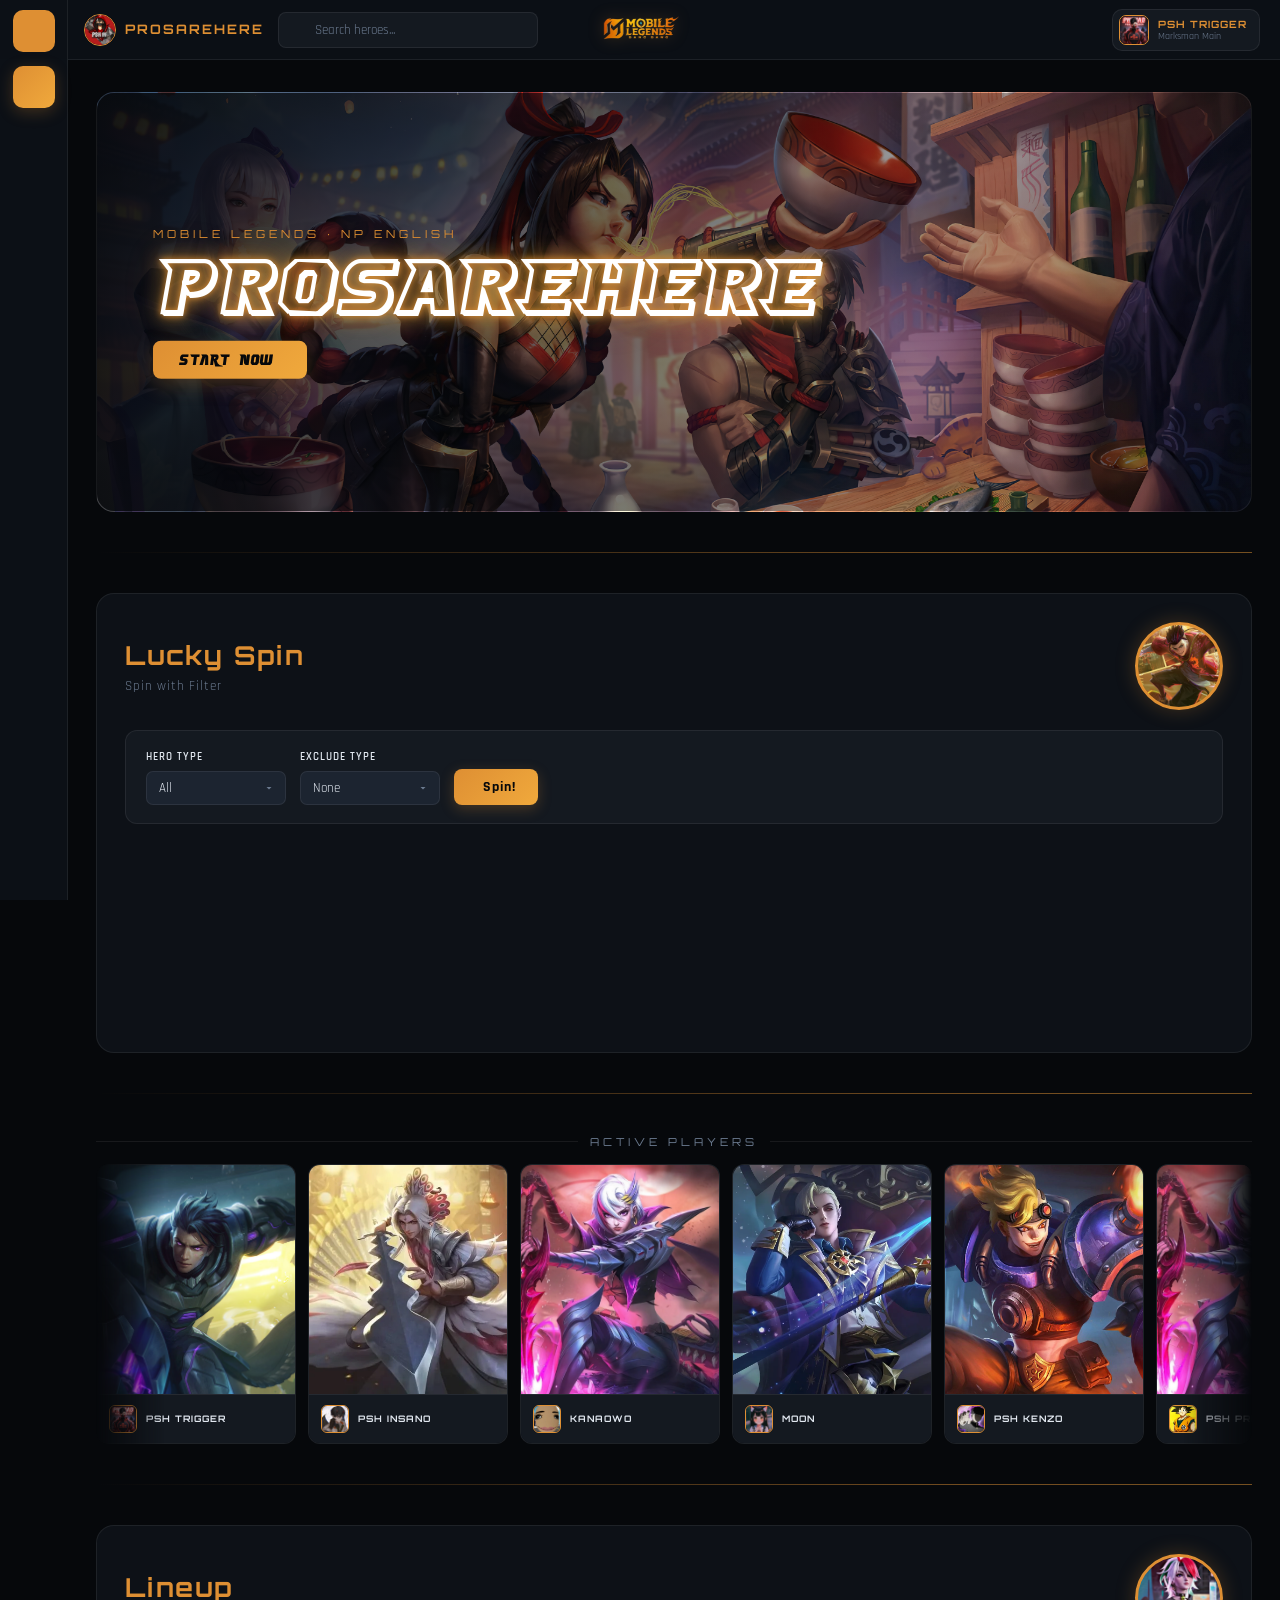
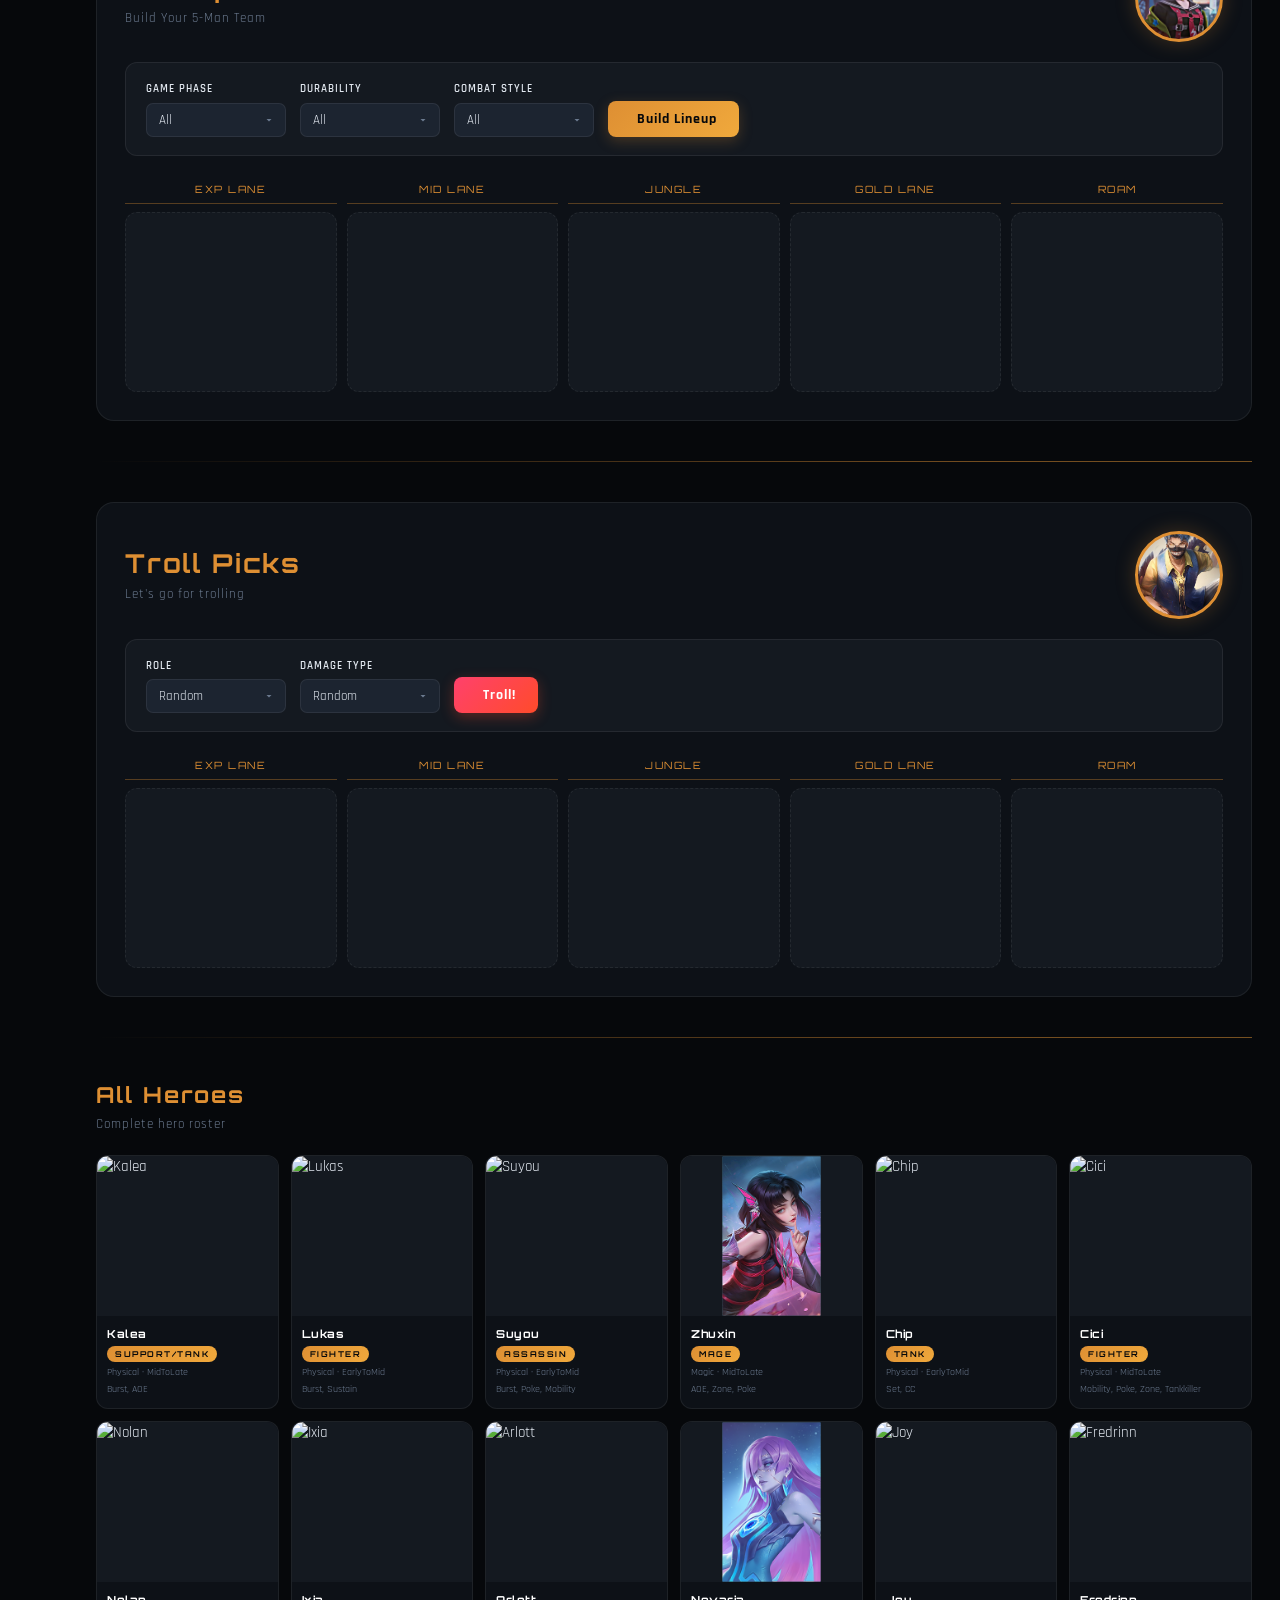
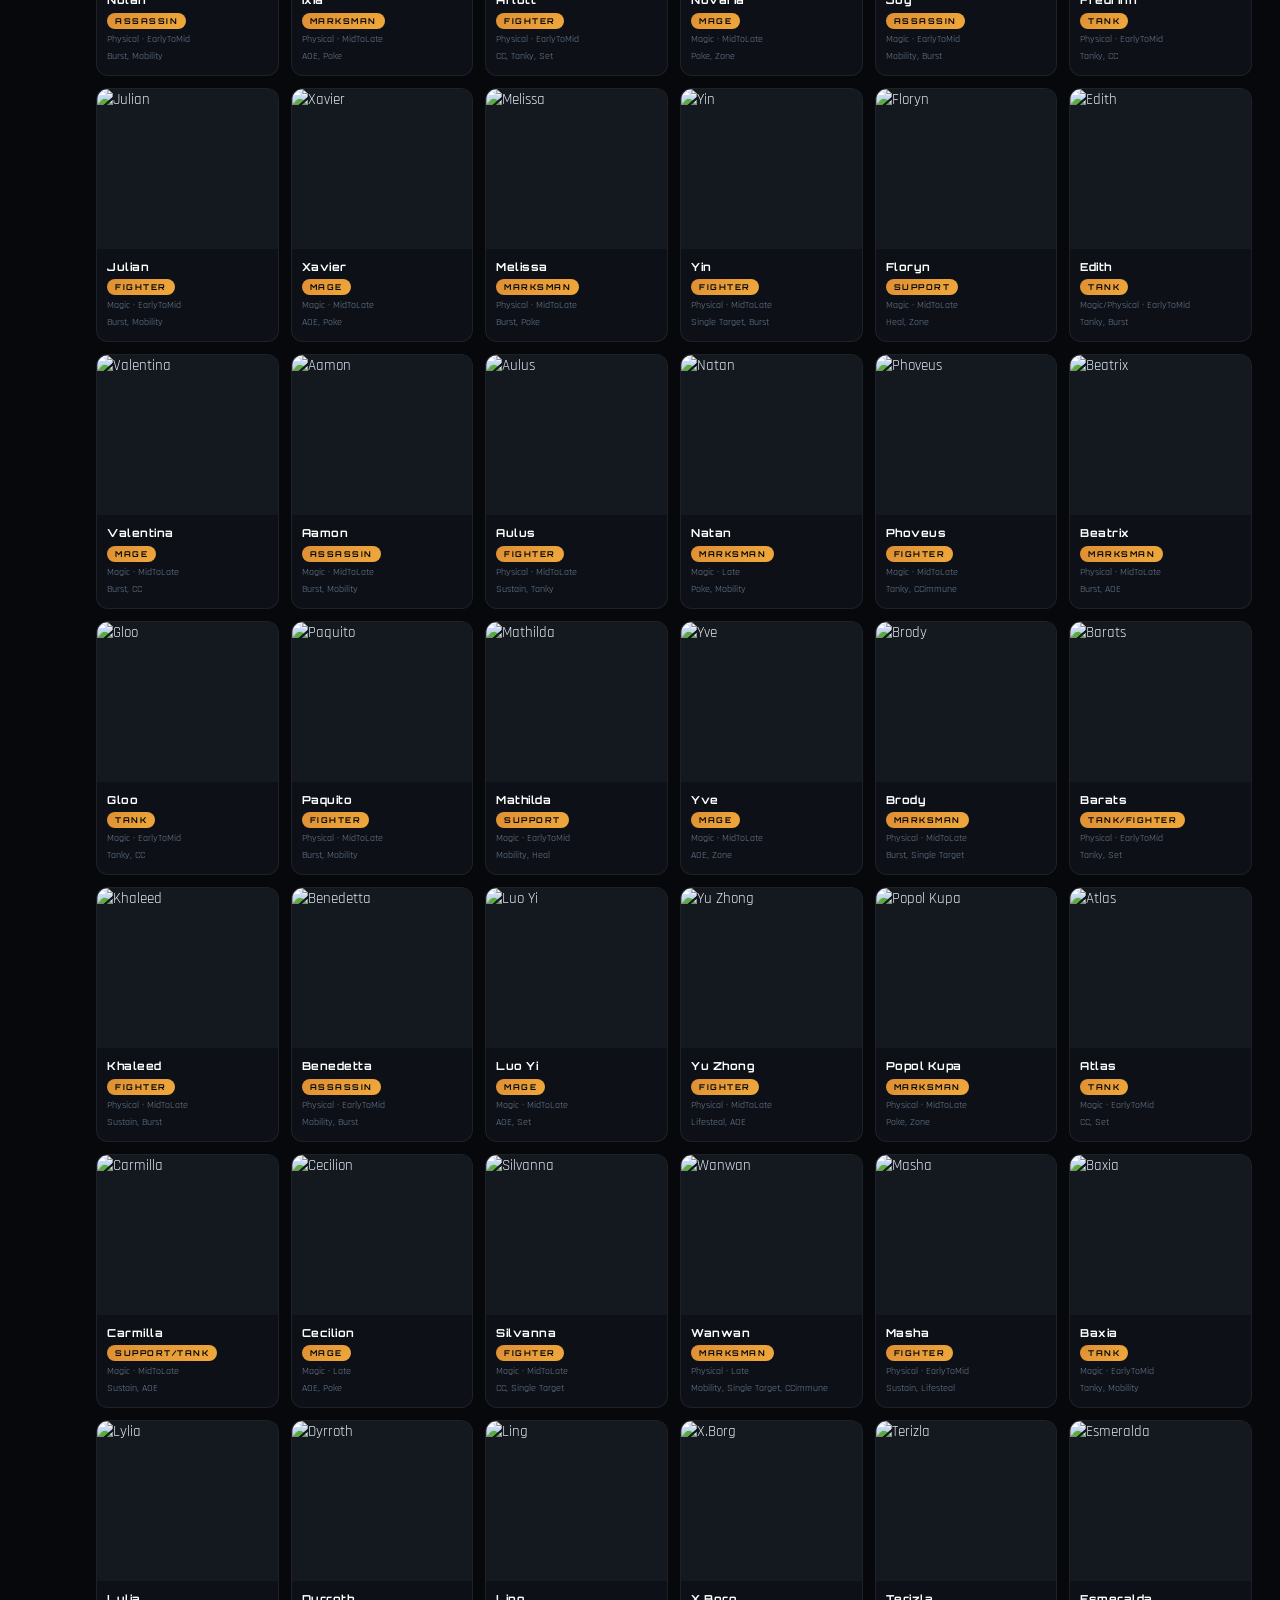
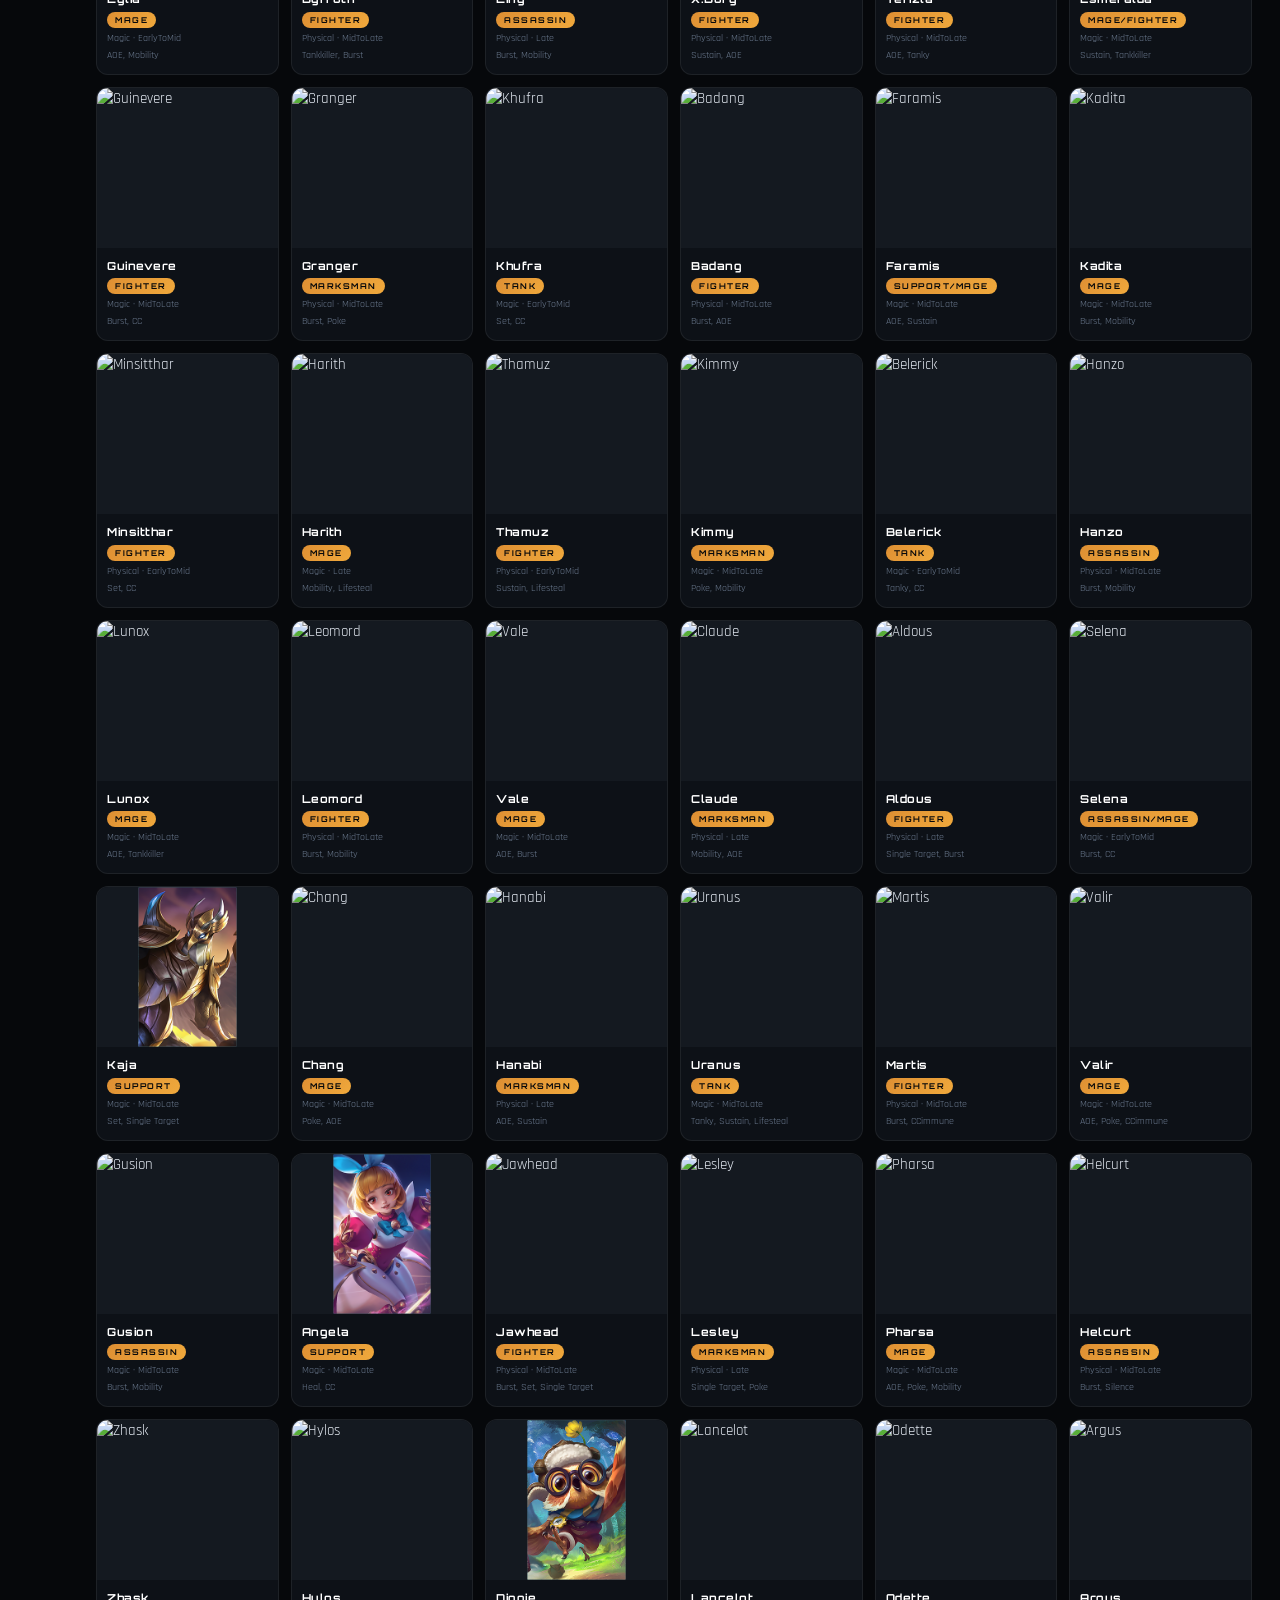
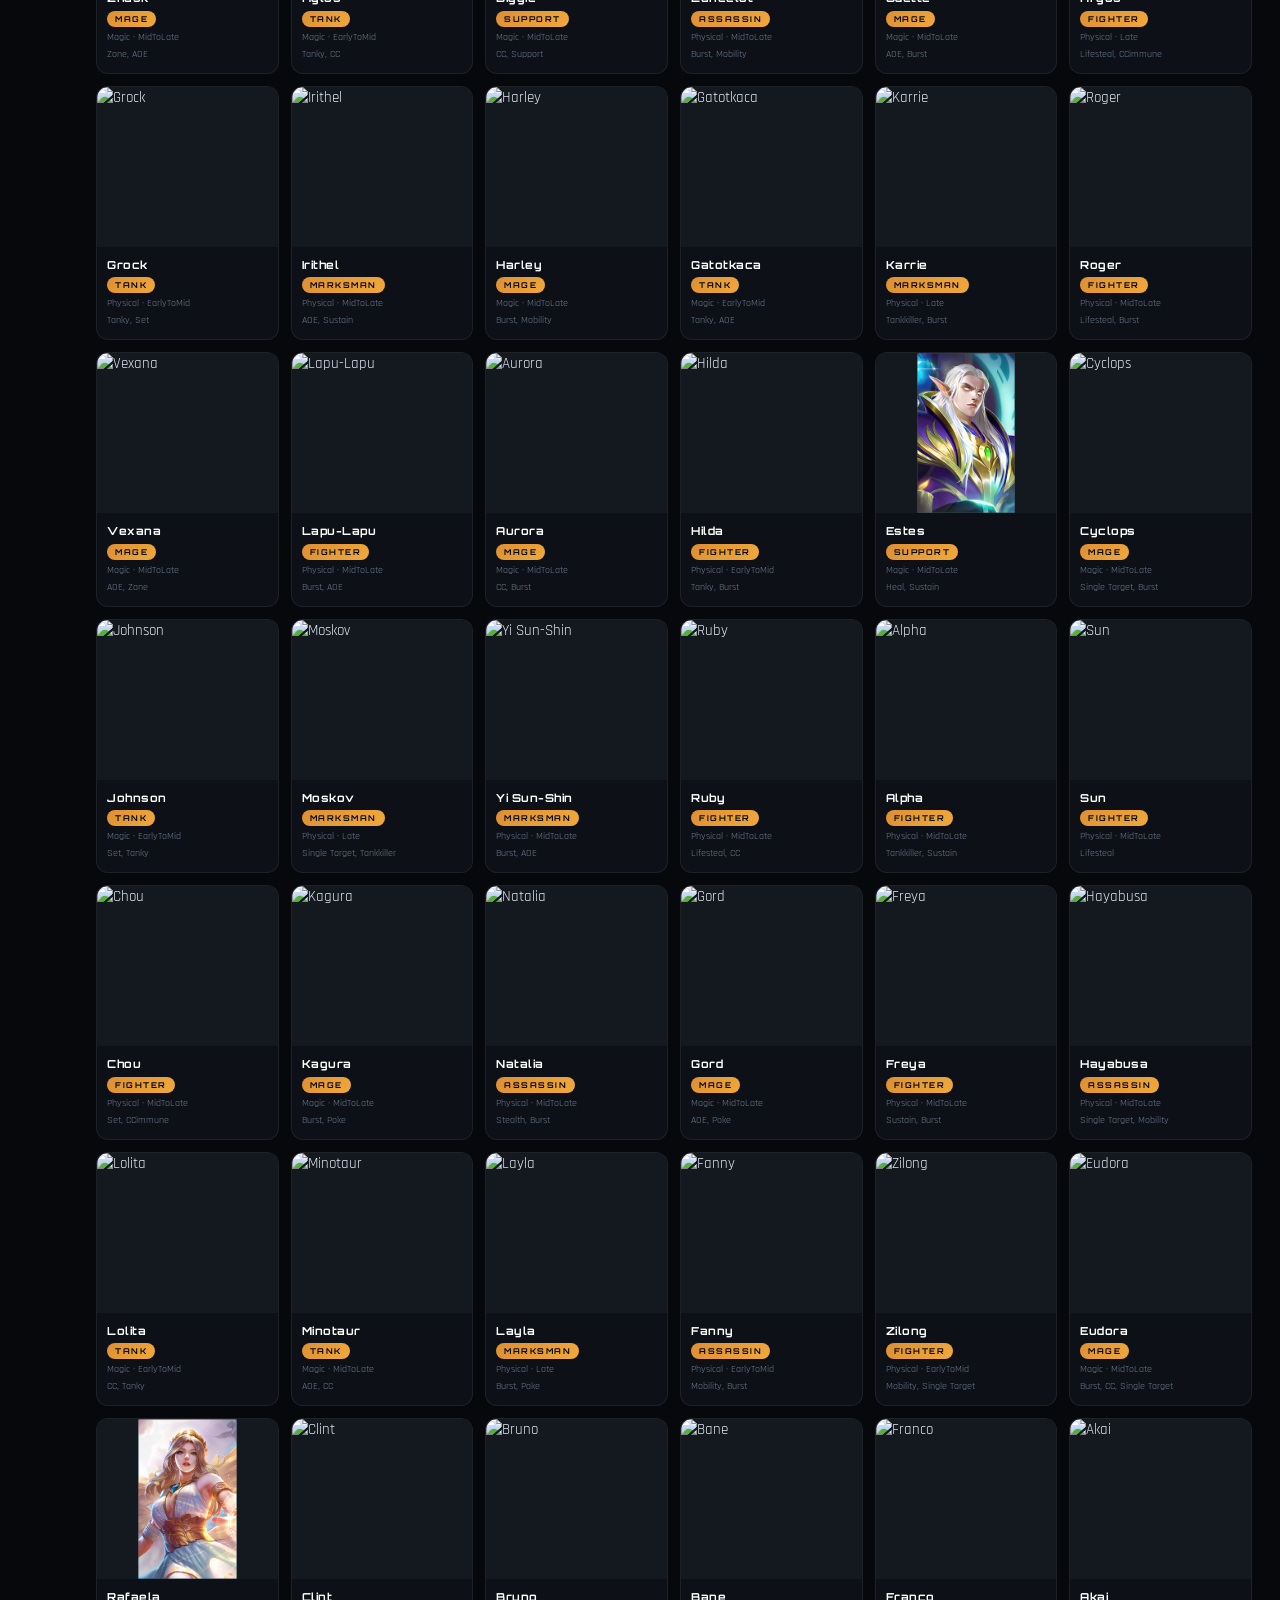
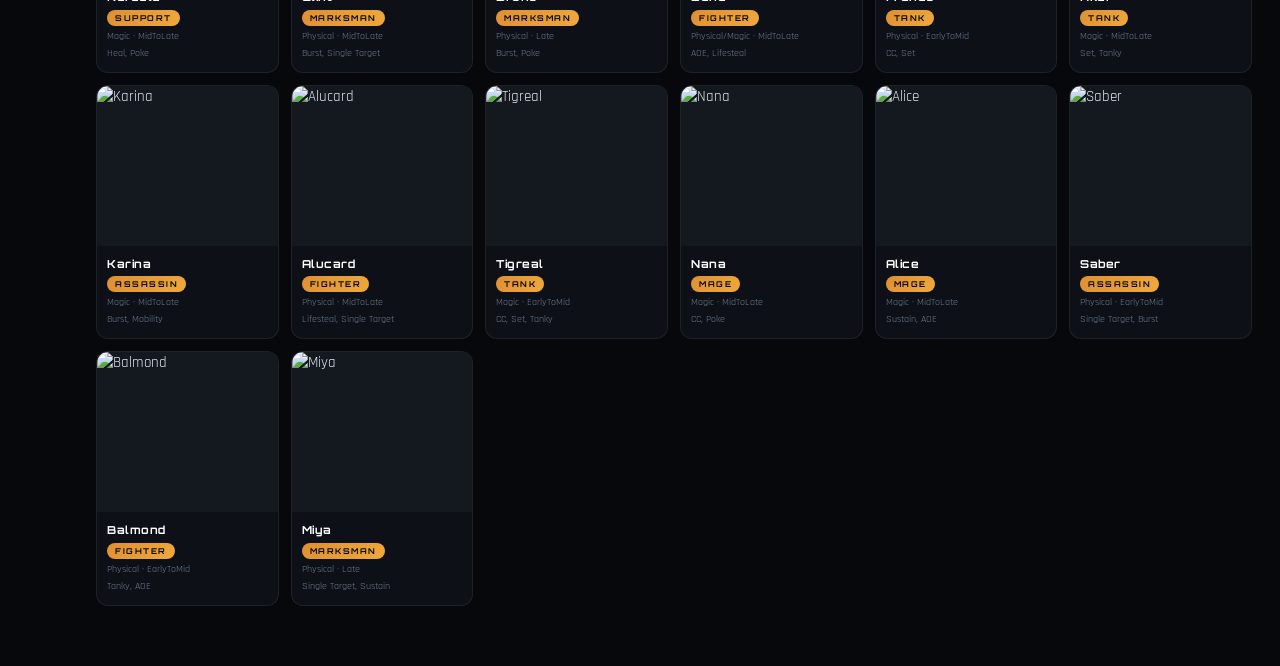
==== index.html @ e86ec984 "Rename home.html to index.html" ====
<!DOCTYPE html>
<html lang="en">
<head>
    <meta charset="UTF-8">
    <meta name="viewport" content="width=device-width, initial-scale=1.0">
    <title>PROSAREHERE — MLBB</title>
    <link rel="stylesheet" href="styles.css">
    <link href="https://cdn.jsdelivr.net/npm/remixicon@4.5.0/fonts/remixicon.css" rel="stylesheet"/>
</head>
<body>

<!-- HEADER -->
<header>
    <div class="header-left">
        <div class="logo">
            <img src="image/PSHlogo.jpg" alt="PSH Logo">
            <span>PROSAREHERE</span>
        </div>
        <div class="search-wrap">
            <i class="ri-search-line search-icon"></i>
            <input type="search" placeholder="Search heroes...">
        </div>
    </div>

    <img class="header-logo-center" src="image/mlbb-removebg-preview.png" alt="MLBB">

    <div class="header-right">
        <div class="header-icons">
            <button class="hdr-btn" title="YouTube"><i class="ri-youtube-fill"></i></button>
            <button class="hdr-btn" title="Discord"><i class="ri-discord-fill"></i></button>
            <button class="hdr-btn" title="Notifications"><i class="ri-notification-3-fill"></i></button>
        </div>
        <div class="profile-chip">
            <img src="image/profile/trigger.jpg" alt="PSH Trigger">
            <div class="profile-chip-text">
                <strong>PSH TRIGGER</strong>
                <span>Marksman Main</span>
            </div>
        </div>
    </div>
</header>

<!-- SIDEBAR -->
<aside class="sidebar">
    <button class="sidebar-btn sidebar-brand" title="Menu"><i class="ri-pantone-fill"></i></button>
    <nav class="sidebar-nav">
        <button class="sidebar-btn active" title="Home" data-label="Home"><i class="ri-home-gear-line"></i></button>
        <button class="sidebar-btn" title="Lucky Spin" data-label="Spin"><i class="ri-bar-chart-box-ai-line"></i></button>
        <button class="sidebar-btn" title="Lineup" data-label="Lineup"><i class="ri-bubble-chart-fill"></i></button>
        <button class="sidebar-btn" title="Troll Picks" data-label="Troll"><i class="ri-ai-generate-2"></i></button>
    </nav>
    <div class="sidebar-bottom">
        <button class="sidebar-btn" title="Exchange" data-label="About"><i class="ri-swap-line"></i></button>
        <button class="sidebar-btn sidebar-diamond" title="Rank" data-label="Rank"><i class="ri-medal-fill"></i></button>
    </div>
</aside>

<!-- MAIN CONTENT -->
<div class="page-wrap">
<main>

    <!-- HERO BANNER -->
    <section class="hero-banner" id="hero">
        <div class="hero-overlay"></div>
        <div class="hero-content">
            <p class="hero-sub">Mobile Legends · NP English</p>
            <h1 class="hero-title">PROSAREHERE</h1>
            <button class="cta-btn">Start Now <i class="ri-arrow-right-line"></i></button>
        </div>
    </section>

    <div class="divider"></div>

    <!-- LUCKY SPIN -->
    <section class="card-section" id="Lucky-spin">
        <div class="section-header">
            <div class="section-header-text">
                <h2>Lucky Spin</h2>
                <p>Spin with Filter</p>
            </div>
            <div class="section-avatar chou-avatar"></div>
        </div>

        <div class="filter-bar">
            <label class="filter-label">
                <span>Hero Type</span>
                <select id="heroTypeFilter">
                    <option value="">All</option>
                    <option value="Fighter">Fighter</option>
                    <option value="Mage">Mage</option>
                    <option value="Assassin">Assassin</option>
                    <option value="Tank">Tank</option>
                    <option value="Marksman">Marksman</option>
                    <option value="Support">Support</option>
                </select>
            </label>
            <label class="filter-label">
                <span>Exclude Type</span>
                <select id="typeExclude">
                    <option value="">None</option>
                    <option value="Physical">Physical</option>
                    <option value="Magic">Magic</option>
                </select>
            </label>
            <button class="action-btn" onclick="luckySpin()">
                <i class="ri-refresh-line"></i> Spin!
            </button>
        </div>

        <div id="luckyResult" class="spin-result"></div>
    </section>

    <div class="divider"></div>

    <!-- ACTIVE PLAYERS SLIDER 1 -->
    <section class="players-section">
        <div class="players-label"><span>ACTIVE PLAYERS</span></div>
        <div class="slider-track-wrap">
            <div class="slider-track" id="slider1">
                <!-- JS will populate duplicates -->
                <div class="player-card"><div class="player-hero-img alucard"></div><div class="player-info"><img src="image/profile/trigger.jpg" alt=""><strong>PSH TRIGGER</strong></div></div>
                <div class="player-card"><div class="player-hero-img ling"></div><div class="player-info"><img src="image/profile/insano.jpg" alt=""><strong>PSH INSANO</strong></div></div>
                <div class="player-card"><div class="player-hero-img bene"></div><div class="player-info"><img src="image/profile/kanuwa.jpg" alt=""><strong>KANAOWO</strong></div></div>
                <div class="player-card"><div class="player-hero-img cecilion"></div><div class="player-info"><img src="image/profile/moon.jpg" alt=""><strong>MOON</strong></div></div>
                <div class="player-card"><div class="player-hero-img xborg"></div><div class="player-info"><img src="image/profile/kenzo.jpg" alt=""><strong>PSH KENZO</strong></div></div>
                <div class="player-card"><div class="player-hero-img bene"></div><div class="player-info"><img src="image/profile/prime.jpg" alt=""><strong>PSH PRIME</strong></div></div>
                <div class="player-card"><div class="player-hero-img chou"></div><div class="player-info"><img src="image/profile/ronik.jpg" alt=""><strong>KYOUSUKE</strong></div></div>
                <div class="player-card"><div class="player-hero-img melissa"></div><div class="player-info"><img src="image/profile/griffin.jpg" alt=""><strong>PSH GRIFFIN</strong></div></div>
                <div class="player-card"><div class="player-hero-img arlott"></div><div class="player-info"><img src="image/profile/joyal.jpg" alt=""><strong>JOYAL</strong></div></div>
            </div>
        </div>
    </section>

    <div class="divider"></div>

    <!-- LINEUP -->
    <section class="card-section lineup-section">
        <div class="section-header">
            <div class="section-header-text">
                <h2>Lineup</h2>
                <p>Build Your 5-Man Team</p>
            </div>
            <div class="section-avatar melissa-avatar"></div>
        </div>

        <div class="filter-bar">
            <label class="filter-label">
                <span>Game Phase</span>
                <select id="phaseFilter">
                    <option value="">All</option>
                    <option value="EarlyToMid">Early / Mid</option>
                    <option value="MidToLate">Mid / Late</option>
                    <option value="Hybrid">Hybrid</option>
                </select>
            </label>
            <label class="filter-label">
                <span>Durability</span>
                <select id="durabilityFilter">
                    <option value="">All</option>
                    <option value="Tanky">High Durability</option>
                </select>
            </label>
            <label class="filter-label">
                <span>Combat Style</span>
                <select id="styleFilter">
                    <option value="">All</option>
                    <option value="Offensive">Offensive</option>
                    <option value="Defensive">Defensive</option>
                    <option value="Control">Control</option>
                    <option value="Utility">Utility</option>
                    <option value="tankkiller">Tank Killer</option>
                </select>
            </label>
            <button class="action-btn" onclick="createLineup()">
                <i class="ri-team-line"></i> Build Lineup
            </button>
        </div>

        <div id="lineupResult" class="lane-grid">
            <div class="lane-col">
                <div class="lane-label">EXP Lane</div>
                <div id="expLane" class="lane-slot"></div>
            </div>
            <div class="lane-col">
                <div class="lane-label">Mid Lane</div>
                <div id="midLane" class="lane-slot"></div>
            </div>
            <div class="lane-col">
                <div class="lane-label">Jungle</div>
                <div id="jungleLane" class="lane-slot"></div>
            </div>
            <div class="lane-col">
                <div class="lane-label">Gold Lane</div>
                <div id="goldLane" class="lane-slot"></div>
            </div>
            <div class="lane-col">
                <div class="lane-label">Roam</div>
                <div id="roamLane" class="lane-slot"></div>
            </div>
        </div>
    </section>

    <div class="divider"></div>

    <!-- TROLL PICKS -->
    <section class="card-section troll-section">
        <div class="section-header">
            <div class="section-header-text">
                <h2>Troll Picks</h2>
                <p>Let's go for trolling</p>
            </div>
            <div class="section-avatar hanzo-avatar"></div>
        </div>

        <div class="filter-bar">
            <label class="filter-label">
                <span>Role</span>
                <select id="trollRole">
                    <option value="">Random</option>
                    <option value="Assassin">All Assassin</option>
                    <option value="Mage">All Mage</option>
                    <option value="Fighter">All Fighter</option>
                    <option value="Tank">All Tank</option>
                    <option value="Support">All Support</option>
                </select>
            </label>
            <label class="filter-label">
                <span>Damage Type</span>
                <select id="trollType">
                    <option value="">Random</option>
                    <option value="Physical">All Physical</option>
                    <option value="Magic">All Magic</option>
                </select>
            </label>
            <button class="action-btn troll-btn" onclick="createTrollLineup()">
                <i class="ri-skull-line"></i> Troll!
            </button>
        </div>

        <div id="trollResult" class="lane-grid">
            <div class="lane-col">
                <div class="lane-label">EXP Lane</div>
                <div id="trollExp" class="lane-slot"></div>
            </div>
            <div class="lane-col">
                <div class="lane-label">Mid Lane</div>
                <div id="trollMid" class="lane-slot"></div>
            </div>
            <div class="lane-col">
                <div class="lane-label">Jungle</div>
                <div id="trollJungle" class="lane-slot"></div>
            </div>
            <div class="lane-col">
                <div class="lane-label">Gold Lane</div>
                <div id="trollGold" class="lane-slot"></div>
            </div>
            <div class="lane-col">
                <div class="lane-label">Roam</div>
                <div id="trollRoam" class="lane-slot"></div>
            </div>
        </div>
    </section>

    <div class="divider"></div>

    <!-- ALL HEROES DISPLAY -->
    <section class="display-section">
        <div class="display-section-header">
            <h2>All Heroes</h2>
            <p>Complete hero roster</p>
        </div>
        <div id="heroesByType" class="hero-grid"></div>
    </section>

</main>
</div>

<script>
// ---- HERO DATA ----
const heroes = [
    { name:'Kalea', type:['Physical'], lane:['roamLane','expLane'], phase:'MidToLate', style:['Burst','AOE'], heroType:['Support','Tank'], image:'image/characters/Kalea.png' },
    { name:'Lukas', type:['Physical'], lane:['expLane','jungleLane'], phase:'EarlyToMid', style:['Burst','Sustain'], heroType:'Fighter', image:'image/characters/Lukas.png' },
    { name:'Suyou', type:['Physical'], lane:['jungleLane','expLane'], phase:'EarlyToMid', style:['Burst','Poke','Mobility'], heroType:'Assassin', image:'image/characters/Suyou.png' },
    { name:'Zhuxin', type:['Magic'], lane:['midLane'], phase:'MidToLate', style:['AOE','Zone','Poke'], heroType:'Mage', image:'image/characters/Zhuxin.png' },
    { name:'Chip', type:['Physical'], lane:['roamLane'], phase:'EarlyToMid', style:['Set','CC'], heroType:'Tank', image:'image/characters/Chip.png' },
    { name:'Cici', type:['Physical'], lane:['expLane'], phase:'MidToLate', style:['Mobility','Poke','Zone','Tankkiller'], heroType:'Fighter', image:'image/characters/Cici.png' },
    { name:'Nolan', type:['Physical'], lane:['jungleLane'], phase:'EarlyToMid', style:['Burst','Mobility'], heroType:'Assassin', image:'image/characters/Nolan.png' },
    { name:'Ixia', type:['Physical'], lane:['goldLane'], phase:'MidToLate', style:['AOE','Poke'], heroType:'Marksman', image:'image/characters/Ixia.png' },
    { name:'Arlott', type:['Physical'], lane:['expLane'], phase:'EarlyToMid', style:['CC','Tanky','Set'], heroType:'Fighter', image:'image/characters/Arlott.png' },
    { name:'Novaria', type:['Magic'], lane:['midLane'], phase:'MidToLate', style:['Poke','Zone'], heroType:'Mage', image:'image/characters/Novaria.png' },
    { name:'Joy', type:['Magic'], lane:['jungleLane','expLane'], phase:'EarlyToMid', style:['Mobility','Burst'], heroType:'Assassin', image:'image/characters/Joy.png' },
    { name:'Fredrinn', type:['Physical'], lane:['expLane','jungleLane'], phase:'EarlyToMid', style:['Tanky','CC'], heroType:'Tank', image:'image/characters/Fredrinn.png' },
    { name:'Julian', type:['Magic'], lane:['expLane','jungleLane'], phase:'EarlyToMid', style:['Burst','Mobility'], heroType:'Fighter', image:'image/characters/Julian.png' },
    { name:'Xavier', type:['Magic'], lane:['midLane'], phase:'MidToLate', style:['AOE','Poke'], heroType:'Mage', image:'image/characters/Xavier.png' },
    { name:'Melissa', type:['Physical'], lane:['goldLane'], phase:'MidToLate', style:['Burst','Poke'], heroType:'Marksman', image:'image/characters/Melissa.png' },
    { name:'Yin', type:['Physical'], lane:['expLane','jungleLane'], phase:'MidToLate', style:['Single Target','Burst'], heroType:'Fighter', image:'image/characters/Yin.png' },
    { name:'Floryn', type:['Magic'], lane:['roamLane'], phase:'MidToLate', style:['Heal','Zone'], heroType:'Support', image:'image/characters/Floryn.png' },
    { name:'Edith', type:['Magic','Physical'], lane:['expLane','roamLane'], phase:'EarlyToMid', style:['Tanky','Burst'], heroType:'Tank', image:'image/characters/Edith.png' },
    { name:'Valentina', type:['Magic'], lane:['midLane'], phase:'MidToLate', style:['Burst','CC'], heroType:'Mage', image:'image/characters/Valentina.png' },
    { name:'Aamon', type:['Magic'], lane:['jungleLane'], phase:'MidToLate', style:['Burst','Mobility'], heroType:'Assassin', image:'image/characters/Aamon.png' },
    { name:'Aulus', type:['Physical'], lane:['jungleLane','expLane'], phase:'MidToLate', style:['Sustain','Tanky'], heroType:'Fighter', image:'image/characters/Aulus.png' },
    { name:'Natan', type:['Magic'], lane:['goldLane'], phase:'Late', style:['Poke','Mobility'], heroType:'Marksman', image:'image/characters/Natan.png' },
    { name:'Phoveus', type:['Magic'], lane:['expLane'], phase:'MidToLate', style:['Tanky','CCimmune'], heroType:'Fighter', image:'image/characters/Phoveus.png' },
    { name:'Beatrix', type:['Physical'], lane:['goldLane'], phase:'MidToLate', style:['Burst','AOE'], heroType:'Marksman', image:'image/characters/Beatrix.png' },
    { name:'Gloo', type:['Magic'], lane:['expLane','roamLane'], phase:'EarlyToMid', style:['Tanky','CC'], heroType:'Tank', image:'image/characters/Gloo.png' },
    { name:'Paquito', type:['Physical'], lane:['expLane','jungleLane'], phase:'MidToLate', style:['Burst','Mobility'], heroType:'Fighter', image:'image/characters/Paquito.png' },
    { name:'Mathilda', type:['Magic'], lane:['roamLane'], phase:'EarlyToMid', style:['Mobility','Heal'], heroType:'Support', image:'image/characters/Mathilda.png' },
    { name:'Yve', type:['Magic'], lane:['midLane'], phase:'MidToLate', style:['AOE','Zone'], heroType:'Mage', image:'image/characters/Yve.png' },
    { name:'Brody', type:['Physical'], lane:['goldLane'], phase:'MidToLate', style:['Burst','Single Target'], heroType:'Marksman', image:'image/characters/Brody.png' },
    { name:'Barats', type:['Physical'], lane:['expLane','jungleLane'], phase:'EarlyToMid', style:['Tanky','Set'], heroType:['Tank','Fighter'], image:'image/characters/Barats.png' },
    { name:'Khaleed', type:['Physical'], lane:['expLane','roamLane'], phase:'MidToLate', style:['Sustain','Burst'], heroType:'Fighter', image:'image/characters/Khaleed.png' },
    { name:'Benedetta', type:['Physical'], lane:['jungleLane','expLane'], phase:'EarlyToMid', style:['Mobility','Burst'], heroType:'Assassin', image:'image/characters/Benedetta.png' },
    { name:'Luo Yi', type:['Magic'], lane:['midLane'], phase:'MidToLate', style:['AOE','Set'], heroType:'Mage', image:'image/characters/Luo Yi.png' },
    { name:'Yu Zhong', type:['Physical'], lane:['expLane'], phase:'MidToLate', style:['Lifesteal','AOE'], heroType:'Fighter', image:'image/characters/Yu Zhong.png' },
    { name:'Popol Kupa', type:['Physical'], lane:['goldLane'], phase:'MidToLate', style:['Poke','Zone'], heroType:'Marksman', image:'image/characters/Popol and Kupa.png' },
    { name:'Atlas', type:['Magic'], lane:['roamLane'], phase:'EarlyToMid', style:['CC','Set'], heroType:'Tank', image:'image/characters/Atlas.png' },
    { name:'Carmilla', type:['Magic'], lane:['roamLane'], phase:'MidToLate', style:['Sustain','AOE'], heroType:['Support','Tank'], image:'image/characters/Carmilla.png' },
    { name:'Cecilion', type:['Magic'], lane:['midLane'], phase:'Late', style:['AOE','Poke'], heroType:'Mage', image:'image/characters/Cecilion.png' },
    { name:'Silvanna', type:['Magic'], lane:['expLane'], phase:'MidToLate', style:['CC','Single Target'], heroType:'Fighter', image:'image/characters/Silvana.png' },
    { name:'Wanwan', type:['Physical'], lane:['goldLane'], phase:'Late', style:['Mobility','Single Target','CCimmune'], heroType:'Marksman', image:'image/characters/Wanwan.png' },
    { name:'Masha', type:['Physical'], lane:['expLane'], phase:'EarlyToMid', style:['Sustain','Lifesteal'], heroType:'Fighter', image:'image/characters/Masha.png' },
    { name:'Baxia', type:['Magic'], lane:['roamLane','jungleLane'], phase:'EarlyToMid', style:['Tanky','Mobility'], heroType:'Tank', image:'image/characters/Baxia.png' },
    { name:'Lylia', type:['Magic'], lane:['midLane'], phase:'EarlyToMid', style:['AOE','Mobility'], heroType:'Mage', image:'image/characters/Lylia.png' },
    { name:'Dyrroth', type:['Physical'], lane:['expLane'], phase:'MidToLate', style:['Tankkiller','Burst'], heroType:'Fighter', image:'image/characters/Dyrroth.png' },
    { name:'Ling', type:['Physical'], lane:['jungleLane'], phase:'Late', style:['Burst','Mobility'], heroType:'Assassin', image:'image/characters/Ling.jpg' },
    { name:'X.Borg', type:['Physical'], lane:['expLane','jungleLane'], phase:'MidToLate', style:['Sustain','AOE'], heroType:'Fighter', image:'image/characters/XBorg.png' },
    { name:'Terizla', type:['Physical'], lane:['expLane'], phase:'MidToLate', style:['AOE','Tanky'], heroType:'Fighter', image:'image/characters/Terizla.png' },
    { name:'Esmeralda', type:['Magic'], lane:['expLane'], phase:'MidToLate', style:['Sustain','Tankkiller'], heroType:['Mage','Fighter'], image:'image/characters/Esmeralda.png' },
    { name:'Guinevere', type:['Magic'], lane:['expLane','jungleLane','roamLane'], phase:'MidToLate', style:['Burst','CC'], heroType:'Fighter', image:'image/characters/Guinevere.png' },
    { name:'Granger', type:['Physical'], lane:['goldLane','jungleLane'], phase:'MidToLate', style:['Burst','Poke'], heroType:'Marksman', image:'image/characters/Granger.png' },
    { name:'Khufra', type:['Magic'], lane:['roamLane'], phase:'EarlyToMid', style:['Set','CC'], heroType:'Tank', image:'image/characters/Khufra.png' },
    { name:'Badang', type:['Physical'], lane:['expLane','roamLane'], phase:'MidToLate', style:['Burst','AOE'], heroType:'Fighter', image:'image/characters/Badang.png' },
    { name:'Faramis', type:['Magic'], lane:['roamLane','midLane'], phase:'MidToLate', style:['AOE','Sustain'], heroType:['Support','Mage'], image:'image/characters/Faramis.png' },
    { name:'Kadita', type:['Magic'], lane:['midLane','roamLane'], phase:'MidToLate', style:['Burst','Mobility'], heroType:'Mage', image:'image/characters/Kadita.png' },
    { name:'Minsitthar', type:['Physical'], lane:['expLane','roamLane'], phase:'EarlyToMid', style:['Set','CC'], heroType:'Fighter', image:'image/characters/Minsitthar.png' },
    { name:'Harith', type:['Magic'], lane:['midLane','goldLane'], phase:'Late', style:['Mobility','Lifesteal'], heroType:'Mage', image:'image/characters/Harith.png' },
    { name:'Thamuz', type:['Physical'], lane:['expLane'], phase:'EarlyToMid', style:['Sustain','Lifesteal'], heroType:'Fighter', image:'image/characters/Thamuz.png' },
    { name:'Kimmy', type:['Magic'], lane:['goldLane'], phase:'MidToLate', style:['Poke','Mobility'], heroType:'Marksman', image:'image/characters/Kimmy.png' },
    { name:'Belerick', type:['Magic'], lane:['roamLane'], phase:'EarlyToMid', style:['Tanky','CC'], heroType:'Tank', image:'image/characters/Belerick.png' },
    { name:'Hanzo', type:['Physical'], lane:['jungleLane'], phase:'MidToLate', style:['Burst','Mobility'], heroType:'Assassin', image:'image/characters/Hanzo.png' },
    { name:'Lunox', type:['Magic'], lane:['midLane','goldLane'], phase:'MidToLate', style:['AOE','Tankkiller'], heroType:'Mage', image:'image/characters/Lunox.png' },
    { name:'Leomord', type:['Physical'], lane:['expLane','jungleLane'], phase:'MidToLate', style:['Burst','Mobility'], heroType:'Fighter', image:'image/characters/Leomord.png' },
    { name:'Vale', type:['Magic'], lane:['midLane'], phase:'MidToLate', style:['AOE','Burst'], heroType:'Mage', image:'image/characters/Vale.png' },
    { name:'Claude', type:['Physical'], lane:['goldLane'], phase:'Late', style:['Mobility','AOE'], heroType:'Marksman', image:'image/characters/Claude.png' },
    { name:'Aldous', type:['Physical'], lane:['expLane','jungleLane'], phase:'Late', style:['Single Target','Burst'], heroType:'Fighter', image:'image/characters/Aldous.png' },
    { name:'Selena', type:['Magic'], lane:['midLane','roamLane'], phase:'EarlyToMid', style:['Burst','CC'], heroType:['Assassin','Mage'], image:'image/characters/Selena.png' },
    { name:'Kaja', type:['Magic'], lane:['roamLane','expLane'], phase:'MidToLate', style:['Set','Single Target'], heroType:'Support', image:'image/characters/Kaja.png' },
    { name:'Chang', type:['Magic'], lane:['midLane'], phase:'MidToLate', style:['Poke','AOE'], heroType:'Mage', image:'image/characters/Chang.png' },
    { name:'Hanabi', type:['Physical'], lane:['goldLane'], phase:'Late', style:['AOE','Sustain'], heroType:'Marksman', image:'image/characters/Hanabi.png' },
    { name:'Uranus', type:['Magic'], lane:['expLane'], phase:'MidToLate', style:['Tanky','Sustain','Lifesteal'], heroType:'Tank', image:'image/characters/Uranus.png' },
    { name:'Martis', type:['Physical'], lane:['jungleLane'], phase:'MidToLate', style:['Burst','CCimmune'], heroType:'Fighter', image:'image/characters/Martis.png' },
    { name:'Valir', type:['Magic'], lane:['midLane'], phase:'MidToLate', style:['AOE','Poke','CCimmune'], heroType:'Mage', image:'image/characters/Valir.png' },
    { name:'Gusion', type:['Magic'], lane:['jungleLane','midLane'], phase:'MidToLate', style:['Burst','Mobility'], heroType:'Assassin', image:'image/characters/Gusion.png' },
    { name:'Angela', type:['Magic'], lane:['roamLane'], phase:'MidToLate', style:['Heal','CC'], heroType:'Support', image:'image/characters/Angela.png' },
    { name:'Jawhead', type:['Physical'], lane:['expLane','roamLane'], phase:'MidToLate', style:['Burst','Set','Single Target'], heroType:'Fighter', image:'image/characters/Jawhead.png' },
    { name:'Lesley', type:['Physical'], lane:['goldLane'], phase:'Late', style:['Single Target','Poke'], heroType:'Marksman', image:'image/characters/Lesley.png' },
    { name:'Pharsa', type:['Magic'], lane:['midLane'], phase:'MidToLate', style:['AOE','Poke','Mobility'], heroType:'Mage', image:'image/characters/Pharsa.png' },
    { name:'Helcurt', type:['Physical'], lane:['jungleLane'], phase:'MidToLate', style:['Burst','Silence'], heroType:'Assassin', image:'image/characters/Helcurt.png' },
    { name:'Zhask', type:['Magic'], lane:['midLane'], phase:'MidToLate', style:['Zone','AOE'], heroType:'Mage', image:'image/characters/Zhask.png' },
    { name:'Hylos', type:['Magic'], lane:['roamLane','expLane'], phase:'EarlyToMid', style:['Tanky','CC'], heroType:'Tank', image:'image/characters/Hylos.png' },
    { name:'Diggie', type:['Magic'], lane:['roamLane'], phase:'MidToLate', style:['CC','Support'], heroType:'Support', image:'image/characters/Diggie.png' },
    { name:'Lancelot', type:['Physical'], lane:['jungleLane'], phase:'MidToLate', style:['Burst','Mobility'], heroType:'Assassin', image:'image/characters/Lancelot.png' },
    { name:'Odette', type:['Magic'], lane:['midLane'], phase:'MidToLate', style:['AOE','Burst'], heroType:'Mage', image:'image/characters/Odette.png' },
    { name:'Argus', type:['Physical'], lane:['expLane'], phase:'Late', style:['Lifesteal','CCimmune'], heroType:'Fighter', image:'image/characters/Argus.png' },
    { name:'Grock', type:['Physical'], lane:['roamLane'], phase:'EarlyToMid', style:['Tanky','Set'], heroType:'Tank', image:'image/characters/Grock.png' },
    { name:'Irithel', type:['Physical'], lane:['goldLane'], phase:'MidToLate', style:['AOE','Sustain'], heroType:'Marksman', image:'image/characters/Irithel.png' },
    { name:'Harley', type:['Magic'], lane:['midLane','jungleLane'], phase:'MidToLate', style:['Burst','Mobility'], heroType:'Mage', image:'image/characters/Harley.png' },
    { name:'Gatotkaca', type:['Magic'], lane:['expLane','roamLane'], phase:'EarlyToMid', style:['Tanky','AOE'], heroType:'Tank', image:'image/characters/Gatotkaca.png' },
    { name:'Karrie', type:['Physical'], lane:['goldLane'], phase:'Late', style:['Tankkiller','Burst'], heroType:'Marksman', image:'image/characters/Karrie.png' },
    { name:'Roger', type:['Physical'], lane:['jungleLane','expLane'], phase:'MidToLate', style:['Lifesteal','Burst'], heroType:'Fighter', image:'image/characters/Roger.png' },
    { name:'Vexana', type:['Magic'], lane:['midLane'], phase:'MidToLate', style:['AOE','Zone'], heroType:'Mage', image:'image/characters/Vexana.png' },
    { name:'Lapu-Lapu', type:['Physical'], lane:['expLane'], phase:'MidToLate', style:['Burst','AOE'], heroType:'Fighter', image:'image/characters/Lapu-Lapu.png' },
    { name:'Aurora', type:['Magic'], lane:['midLane'], phase:'MidToLate', style:['CC','Burst'], heroType:'Mage', image:'image/characters/Aurora.png' },
    { name:'Hilda', type:['Physical'], lane:['expLane','roamLane'], phase:'EarlyToMid', style:['Tanky','Burst'], heroType:'Fighter', image:'image/characters/Hilda.png' },
    { name:'Estes', type:['Magic'], lane:['roamLane'], phase:'MidToLate', style:['Heal','Sustain'], heroType:'Support', image:'image/characters/Estes.png' },
    { name:'Cyclops', type:['Magic'], lane:['midLane'], phase:'MidToLate', style:['Single Target','Burst'], heroType:'Mage', image:'image/characters/Cyclops.png' },
    { name:'Johnson', type:['Magic'], lane:['roamLane'], phase:'EarlyToMid', style:['Set','Tanky'], heroType:'Tank', image:'image/characters/Johnson.png' },
    { name:'Moskov', type:['Physical'], lane:['goldLane'], phase:'Late', style:['Single Target','Tankkiller'], heroType:'Marksman', image:'image/characters/Moskov.png' },
    { name:'Yi Sun-Shin', type:['Physical'], lane:['jungleLane'], phase:'MidToLate', style:['Burst','AOE'], heroType:'Marksman', image:'image/characters/Yi Sun-Shin.png' },
    { name:'Ruby', type:['Physical'], lane:['expLane','roamLane'], phase:'MidToLate', style:['Lifesteal','CC'], heroType:'Fighter', image:'image/characters/Ruby.png' },
    { name:'Alpha', type:['Physical'], lane:['expLane','jungleLane'], phase:'MidToLate', style:['Tankkiller','Sustain'], heroType:'Fighter', image:'image/characters/Alpha.png' },
    { name:'Sun', type:['Physical'], lane:['expLane'], phase:'MidToLate', style:['Lifesteal'], heroType:'Fighter', image:'image/characters/Sun.png' },
    { name:'Chou', type:['Physical'], lane:['expLane','roamLane'], phase:'MidToLate', style:['Set','CCimmune'], heroType:'Fighter', image:'image/characters/Chou.png' },
    { name:'Kagura', type:['Magic'], lane:['midLane'], phase:'MidToLate', style:['Burst','Poke'], heroType:'Mage', image:'image/characters/Kagura.png' },
    { name:'Natalia', type:['Physical'], lane:['roamLane'], phase:'MidToLate', style:['Stealth','Burst'], heroType:'Assassin', image:'image/characters/Natalia.png' },
    { name:'Gord', type:['Magic'], lane:['midLane'], phase:'MidToLate', style:['AOE','Poke'], heroType:'Mage', image:'image/characters/Gord.png' },
    { name:'Freya', type:['Physical'], lane:['expLane'], phase:'MidToLate', style:['Sustain','Burst'], heroType:'Fighter', image:'image/characters/Freya.png' },
    { name:'Hayabusa', type:['Physical'], lane:['jungleLane'], phase:'MidToLate', style:['Single Target','Mobility'], heroType:'Assassin', image:'image/characters/Hayabusa.png' },
    { name:'Lolita', type:['Magic'], lane:['roamLane'], phase:'EarlyToMid', style:['CC','Tanky'], heroType:'Tank', image:'image/characters/Lolita.png' },
    { name:'Minotaur', type:['Magic'], lane:['roamLane'], phase:'MidToLate', style:['AOE','CC'], heroType:'Tank', image:'image/characters/Minotaur.png' },
    { name:'Layla', type:['Physical'], lane:['goldLane'], phase:'Late', style:['Burst','Poke'], heroType:'Marksman', image:'image/characters/Layla.png' },
    { name:'Fanny', type:['Physical'], lane:['jungleLane'], phase:'EarlyToMid', style:['Mobility','Burst'], heroType:'Assassin', image:'image/characters/Fanny.png' },
    { name:'Zilong', type:['Physical'], lane:['expLane'], phase:'EarlyToMid', style:['Mobility','Single Target'], heroType:'Fighter', image:'image/characters/Zilong.png' },
    { name:'Eudora', type:['Magic'], lane:['midLane'], phase:'MidToLate', style:['Burst','CC','Single Target'], heroType:'Mage', image:'image/characters/Eudora.png' },
    { name:'Rafaela', type:['Magic'], lane:['roamLane'], phase:'MidToLate', style:['Heal','Poke'], heroType:'Support', image:'image/characters/Rafaela.png' },
    { name:'Clint', type:['Physical'], lane:['goldLane'], phase:'MidToLate', style:['Burst','Single Target'], heroType:'Marksman', image:'image/characters/Clint.png' },
    { name:'Bruno', type:['Physical'], lane:['goldLane'], phase:'Late', style:['Burst','Poke'], heroType:'Marksman', image:'image/characters/Bruno.png' },
    { name:'Bane', type:['Physical','Magic'], lane:['expLane','jungleLane'], phase:'MidToLate', style:['AOE','Lifesteal'], heroType:'Fighter', image:'image/characters/Bane.png' },
    { name:'Franco', type:['Physical'], lane:['roamLane'], phase:'EarlyToMid', style:['CC','Set'], heroType:'Tank', image:'image/characters/Franco.png' },
    { name:'Akai', type:['Magic'], lane:['roamLane','jungleLane'], phase:'MidToLate', style:['Set','Tanky'], heroType:'Tank', image:'image/characters/Akai.png' },
    { name:'Karina', type:['Magic'], lane:['jungleLane'], phase:'MidToLate', style:['Burst','Mobility'], heroType:'Assassin', image:'image/characters/Karina.png' },
    { name:'Alucard', type:['Physical'], lane:['jungleLane'], phase:'MidToLate', style:['Lifesteal','Single Target'], heroType:'Fighter', image:'image/characters/Alucard.png' },
    { name:'Tigreal', type:['Magic'], lane:['roamLane'], phase:'EarlyToMid', style:['CC','Set','Tanky'], heroType:'Tank', image:'image/characters/Tigreal.png' },
    { name:'Nana', type:['Magic'], lane:['midLane','roamLane'], phase:'MidToLate', style:['CC','Poke'], heroType:'Mage', image:'image/characters/Nana.png' },
    { name:'Alice', type:['Magic'], lane:['expLane'], phase:'MidToLate', style:['Sustain','AOE'], heroType:'Mage', image:'image/characters/Alice.png' },
    { name:'Saber', type:['Physical'], lane:['jungleLane'], phase:'EarlyToMid', style:['Single Target','Burst'], heroType:'Assassin', image:'image/characters/Saber.png' },
    { name:'Balmond', type:['Physical'], lane:['expLane','jungleLane'], phase:'EarlyToMid', style:['Tanky','AOE'], heroType:'Fighter', image:'image/characters/Balmond.png' },
    { name:'Miya', type:['Physical'], lane:['goldLane'], phase:'Late', style:['Single Target','Sustain'], heroType:'Marksman', image:'image/characters/Miya.png' }
];

// ---- HERO CARD TEMPLATES ----
function heroTypes(h) { return Array.isArray(h.heroType) ? h.heroType.join('/') : h.heroType; }

function spinCard(h) {
    return `<div class="spin-card">
        <img src="${h.image}" alt="${h.name}">
        <div class="spin-card-info">
            <strong>${h.name}</strong>
            <span class="badge">${heroTypes(h)}</span>
            <ul>
                <li><i class="ri-shield-flash-line"></i> ${h.type.join('/')}</li>
                <li><i class="ri-map-pin-2-line"></i> ${h.lane.join(' / ')}</li>
                <li><i class="ri-time-line"></i> ${h.phase}</li>
                <li><i class="ri-sword-line"></i> ${h.style.join(', ')}</li>
            </ul>
        </div>
    </div>`;
}

function laneCard(h) {
    return `<div class="lane-hero-card">
        <img src="${h.image}" alt="${h.name}">
        <div class="lane-hero-info">
            <strong>${h.name}</strong>
            <span class="badge sm">${heroTypes(h)}</span>
            <small>${h.style.join(', ')}</small>
        </div>
    </div>`;
}

function gridCard(h) {
    return `<div class="grid-hero-card">
        <img src="${h.image}" alt="${h.name}">
        <div class="grid-hero-info">
            <strong>${h.name}</strong>
            <span class="badge sm">${heroTypes(h)}</span>
            <p>${h.type.join('/')} · ${h.phase}</p>
            <p>${h.style.join(', ')}</p>
        </div>
    </div>`;
}

// ---- HERO BANNER SLIDESHOW ----
const bannerImages = [
    'image/wallpapersden.com_mobile-legends-gaming-2022-hd_1920x1080.jpg',
    'image/1186318.jpg',
    'image/1293088.jpg'
];
let bannerIdx = 0;
const heroBanner = document.getElementById('hero');
function cycleBanner() {
    heroBanner.style.backgroundImage = `url(${bannerImages[bannerIdx]})`;
    bannerIdx = (bannerIdx + 1) % bannerImages.length;
}
cycleBanner();
setInterval(cycleBanner, 4000);

// ---- LUCKY SPIN ----
function luckySpin() {
    const heroType = document.getElementById('heroTypeFilter').value;
    const typeEx = document.getElementById('typeExclude').value;
    let filtered = heroes.filter(h =>
        (!heroType || (Array.isArray(h.heroType) ? h.heroType.includes(heroType) : h.heroType === heroType)) &&
        (!typeEx || !h.type.map(t=>t.toLowerCase()).includes(typeEx.toLowerCase()))
    );
    const result = document.getElementById('luckyResult');
    if (!filtered.length) { result.innerHTML = '<p class="no-result">No hero matches your filters!</p>'; return; }
    const pick = filtered[Math.floor(Math.random() * filtered.length)];
    result.innerHTML = spinCard(pick);
    result.querySelector('.spin-card').classList.add('pop-in');
}

// ---- LINEUP ----
function createLineup() {
    const phase = document.getElementById('phaseFilter').value;
    const durability = document.getElementById('durabilityFilter').value;
    const style = document.getElementById('styleFilter').value;
    let pool = [...heroes];
    const lanes = ['expLane','midLane','jungleLane','goldLane','roamLane'];
    lanes.forEach(id => document.getElementById(id).innerHTML = '');

    lanes.forEach(laneId => {
        let filtered = pool.filter(h => {
            const lane = h.lane.some(l => l.toLowerCase() === laneId.toLowerCase());
            const dur = !durability || h.style.some(s=>s.toLowerCase()==='tanky');
            let st = true;
            if (style==='Offensive') st = h.style.some(s=>['Burst','Poke','Single Target'].includes(s));
            else if (style==='Defensive') st = h.style.some(s=>['Sustain','Heal','Lifesteal','Tanky'].map(x=>x.toLowerCase()).includes(s.toLowerCase()));
            else if (style==='Control') st = h.style.some(s=>['CC','Set','Zone','AOE'].includes(s));
            else if (style==='Utility') st = h.style.some(s=>['Mobility','CCimmune','Stealth'].includes(s));
            else if (style==='tankkiller') st = h.style.some(s=>s.toLowerCase()==='tankkiller');
            let ph = true;
            if (phase==='EarlyToMid') ph = ['Early','EarlyToMid'].includes(h.phase);
            else if (phase==='MidToLate') ph = ['MidToLate','Late'].includes(h.phase);
            return lane && dur && st && ph;
        });
        if (!filtered.length) filtered = pool.filter(h => {
            const lane = h.lane.some(l => l.toLowerCase() === laneId.toLowerCase());
            let ph = true;
            if (phase==='EarlyToMid') ph = ['Early','EarlyToMid'].includes(h.phase);
            else if (phase==='MidToLate') ph = ['MidToLate','Late'].includes(h.phase);
            return lane && ph;
        });
        if (!filtered.length) filtered = pool.filter(h => h.lane.some(l => l.toLowerCase() === laneId.toLowerCase()));

        if (filtered.length) {
            const pick = filtered[Math.floor(Math.random() * filtered.length)];
            pool = pool.filter(h => h.name !== pick.name);
            const el = document.getElementById(laneId);
            el.innerHTML = laneCard(pick);
            el.querySelector('.lane-hero-card').classList.add('pop-in');
        } else {
            document.getElementById(laneId).innerHTML = '<p class="no-result">—</p>';
        }
    });
}

// ---- TROLL ----
function createTrollLineup() {
    const role = document.getElementById('trollRole').value;
    const type = document.getElementById('trollType').value;
    let filtered = heroes.filter(h =>
        (!role || (Array.isArray(h.heroType) ? h.heroType.includes(role) : h.heroType === role)) &&
        (!type || h.type.map(t=>t.toLowerCase()).includes(type.toLowerCase()))
    ).sort(()=>0.5-Math.random()).slice(0,5);

    const ids = ['trollExp','trollMid','trollJungle','trollGold','trollRoam'];
    ids.forEach(id => document.getElementById(id).innerHTML = '');
    filtered.forEach((h, i) => {
        const el = document.getElementById(ids[i]);
        el.innerHTML = laneCard(h);
        el.querySelector('.lane-hero-card').classList.add('pop-in');
    });
}

// ---- ALL HEROES GRID ----
function renderGrid() {
    document.getElementById('heroesByType').innerHTML = heroes.map(gridCard).join('');
}
renderGrid();

// ---- DUPLICATE SLIDER ITEMS FOR SEAMLESS LOOP ----
const track = document.getElementById('slider1');
track.innerHTML += track.innerHTML;
</script>
</body>
</html>
---- styles.css ----
/* ============================================================
   PROSAREHERE — MLBB  |  styles.css
   Dark gaming aesthetic · amber-gold accent · cinematic feel
   ============================================================ */

@import url('https://fonts.googleapis.com/css2?family=Rajdhani:wght@400;500;600;700&family=Orbitron:wght@400;500;700;900&family=Inter:wght@300;400;500&display=swap');

@font-face {
  font-family: 'paladinsstraight';
  src: url(/Fonts/paladinsstraight.ttf) format('truetype');
}
@font-face {
  font-family: 'AsusROG';
  src: url('Fonts/asusrog_regular.ttf') format('truetype');
}
@font-face {
  font-family: 'progressive';
  src: url('Fonts/PROGRESSIVE SOUL.ttf') format('truetype');
}
@font-face {
  font-family: 'borgsquad3d';
  src: url(/Fonts/borgsquad3d.ttf) format('truetype');
}
@font-face {
  font-family: 'air';
  src: url(/Fonts/airstrike.ttf) format('truetype');
}
@font-face {
  font-family: 'borgsquadcond';
  src: url(/Fonts/borgsquadcond.ttf) format('truetype');
}

/* ── TOKENS ─────────────────────────────────────────────── */
:root {
  --bg:        #06080b;
  --bg2:       #0d1117;
  --bg3:       #141920;
  --bg4:       #1c2430;
  --border:    rgba(255,255,255,.07);
  --border-hi: rgba(222,143,51,.35);
  --gold:      #DE8F33;
  --gold2:     #F0A93C;
  --gold-glow: rgba(222,143,51,.25);
  --text:      #e2e8f0;
  --muted:     #6b7a8f;
  --danger:    #ff4b2b;
  --radius:    12px;
  --radius-lg: 18px;
  --sidebar-w: 68px;
  --header-h:  60px;
  --trans:     all .2s ease;
}

/* ── RESET ───────────────────────────────────────────────── */
*, *::before, *::after {
  margin: 0; padding: 0;
  box-sizing: border-box;
  color: var(--text);
}
html { scroll-behavior: smooth; }
body {
  background: var(--bg);
  font-family: 'Rajdhani', 'Inter', sans-serif;
  font-size: 15px;
  line-height: 1.5;
  overflow-x: hidden;
}
button { cursor: pointer; border: none; background: transparent; }
select, input { font-family: inherit; }
img { display: block; }

/* ── SCROLLBAR ───────────────────────────────────────────── */
::-webkit-scrollbar { width: 5px; }
::-webkit-scrollbar-track { background: var(--bg2); }
::-webkit-scrollbar-thumb { background: var(--gold); border-radius: 3px; }

/* ═══════════════════════════════════════════════════════════
   HEADER
   ═══════════════════════════════════════════════════════════ */
header {
  position: fixed;
  top: 0; left: 0; right: 0;
  height: var(--header-h);
  z-index: 200;
  display: flex;
  align-items: center;
  justify-content: space-between;
  padding: 0 20px 0 calc(var(--sidebar-w) + 16px);
  background: rgba(13,17,23,.92);
  backdrop-filter: blur(16px);
  border-bottom: 1px solid var(--border);
}

/* left */
.header-left {
  display: flex;
  align-items: center;
  gap: 14px;
  flex: 1;
}

.logo {
  display: flex;
  align-items: center;
  gap: 9px;
  flex-shrink: 0;
}
.logo img {
  width: 32px;
  height: 32px;
  border-radius: 50%;
  border: 1.5px solid var(--gold);
  object-fit: cover;
}
.logo span {
  font-family: 'Orbitron', sans-serif;
  font-size: 13px;
  font-weight: 700;
  letter-spacing: 2px;
  color: var(--gold);
  white-space: nowrap;
}

.search-wrap {
  position: relative;
  display: flex;
  align-items: center;
  max-width: 260px;
  width: 100%;
}
.search-icon {
  position: absolute;
  left: 12px;
  color: var(--muted);
  font-size: 15px;
  pointer-events: none;
}
.search-wrap input {
  width: 100%;
  height: 36px;
  background: var(--bg3);
  border: 1px solid var(--border);
  border-radius: 8px;
  padding: 0 14px 0 36px;
  font-size: 13px;
  color: var(--text);
  transition: var(--trans);
}
.search-wrap input::placeholder { color: var(--muted); }
.search-wrap input:focus {
  outline: none;
  border-color: var(--gold);
  box-shadow: 0 0 0 3px var(--gold-glow);
}

/* center logo */
.header-logo-center {
  height: 36px;
  position: absolute;
  left: 50%;
  transform: translateX(-50%);
  pointer-events: none;
  filter: drop-shadow(0 0 8px var(--gold-glow));
}

/* right */
.header-right {
  display: flex;
  align-items: center;
  gap: 6px;
  flex-shrink: 0;
}
.header-icons {
  display: flex;
  align-items: center;
  gap: 2px;
}
.hdr-btn {
  width: 36px;
  height: 36px;
  border-radius: 8px;
  display: flex;
  align-items: center;
  justify-content: center;
  font-size: 17px;
  color: var(--muted);
  transition: var(--trans);
}
.hdr-btn:hover {
  background: var(--bg3);
  color: var(--gold);
}

.profile-chip {
  display: flex;
  align-items: center;
  gap: 9px;
  background: var(--bg3);
  border: 1px solid var(--border);
  border-radius: 10px;
  padding: 5px 12px 5px 6px;
  margin-left: 8px;
  transition: var(--trans);
  cursor: pointer;
}
.profile-chip:hover {
  border-color: var(--gold);
  box-shadow: 0 0 12px var(--gold-glow);
}
.profile-chip img {
  width: 30px;
  height: 30px;
  border-radius: 7px;
  object-fit: cover;
  border: 1.5px solid var(--gold);
}
.profile-chip-text {
  display: flex;
  flex-direction: column;
  line-height: 1.2;
}
.profile-chip-text strong {
  font-family: 'Orbitron', sans-serif;
  font-size: 10px;
  letter-spacing: 1px;
  color: var(--gold);
}
.profile-chip-text span {
  font-size: 10px;
  color: var(--muted);
}

/* ═══════════════════════════════════════════════════════════
   SIDEBAR
   ═══════════════════════════════════════════════════════════ */
.sidebar {
  position: fixed;
  top: 0;
  left: 0;
  width: var(--sidebar-w);
  height: 100vh;
  z-index: 300;
  display: flex;
  flex-direction: column;
  align-items: center;
  padding: 10px 0 16px;
  background: rgba(13,17,23,.97);
  border-right: 1px solid var(--border);
  gap: 0;
}

.sidebar-brand {
  width: 42px;
  height: 42px;
  border-radius: 10px;
  display: flex;
  align-items: center;
  justify-content: center;
  font-size: 20px;
  background: var(--gold);
  color: var(--bg);
  margin-bottom: 14px;
  flex-shrink: 0;
}

.sidebar-nav {
  display: flex;
  flex-direction: column;
  align-items: center;
  gap: 4px;
  flex: 1;
}

.sidebar-bottom {
  display: flex;
  flex-direction: column;
  align-items: center;
  gap: 4px;
}

.sidebar-btn {
  position: relative;
  width: 42px;
  height: 42px;
  border-radius: 10px;
  display: flex;
  align-items: center;
  justify-content: center;
  font-size: 18px;
  color: var(--muted);
  transition: var(--trans);
}
.sidebar-btn:hover {
  background: var(--bg3);
  color: var(--gold);
}
.sidebar-btn.active {
  background: linear-gradient(135deg, var(--gold), var(--gold2));
  color: var(--bg);
  box-shadow: 0 4px 16px var(--gold-glow);
}
.sidebar-btn.active i { color: var(--bg); }

/* tooltip label */
.sidebar-btn[data-label]::after {
  content: attr(data-label);
  position: absolute;
  left: calc(100% + 10px);
  background: var(--bg4);
  border: 1px solid var(--border);
  color: var(--text);
  font-size: 11px;
  font-family: 'Rajdhani', sans-serif;
  font-weight: 600;
  letter-spacing: 1px;
  padding: 4px 9px;
  border-radius: 6px;
  white-space: nowrap;
  opacity: 0;
  pointer-events: none;
  transform: translateX(-4px);
  transition: opacity .15s, transform .15s;
}
.sidebar-btn[data-label]:hover::after {
  opacity: 1;
  transform: translateX(0);
}

.sidebar-diamond i { color: var(--gold); }
.sidebar-diamond:hover { background: var(--bg3); }

/* ═══════════════════════════════════════════════════════════
   LAYOUT SHELL
   ═══════════════════════════════════════════════════════════ */
.page-wrap {
  margin-left: var(--sidebar-w);
  padding-top: var(--header-h);
  min-height: 100vh;
}

main {
  padding: 32px 28px 60px;
  display: flex;
  flex-direction: column;
  gap: 0;
}

/* ── DIVIDER ─────────────────────────────────────────────── */
.divider {
  height: 1px;
  width: 100%;
  margin: 40px 0;
  background: linear-gradient(90deg, transparent, var(--gold), var(--gold2), var(--gold), transparent);
  background-size: 300% 100%;
  animation: shimmer 4s linear infinite;
  opacity: .5;
}
@keyframes shimmer {
  0%   { background-position: 200% 50%; }
  100% { background-position: -200% 50%; }
}

/* ═══════════════════════════════════════════════════════════
   HERO BANNER
   ═══════════════════════════════════════════════════════════ */
.hero-banner {
  position: relative;
  width: 100%;
  height: 420px;
  border-radius: var(--radius-lg);
  overflow: hidden;
  background-size: cover;
  background-position: center;
  background-repeat: no-repeat;
  transition: background-image 1.2s ease-in-out;
  border: 1px solid var(--border);
}

.hero-overlay {
  position: absolute;
  inset: 0;
  background: linear-gradient(
    105deg,
    rgba(6,8,11,.9) 0%,
    rgba(6,8,11,.5) 55%,
    rgba(6,8,11,.1) 100%
  );
  z-index: 1;
}

.hero-content {
  position: absolute;
  z-index: 2;
  left: 56px;
  top: 50%;
  transform: translateY(-50%);
  display: flex;
  flex-direction: column;
  gap: 10px;
}

.hero-sub {
  font-family: 'Orbitron', sans-serif;
  font-size: 11px;
  letter-spacing: 4px;
  color: var(--gold);
  text-transform: uppercase;
}

.hero-title {
  font-family: 'borgsquad3d', 'Orbitron', sans-serif;
  font-size: 72px;
  line-height: 1;
  letter-spacing: 4px;
  color: #fff;
  text-shadow:
    0 0 6px var(--gold),
    0 0 20px var(--gold2),
    0 0 40px var(--gold-glow);
  animation: flicker 3s infinite alternate;
}
@keyframes flicker {
  0%   { opacity:1; text-shadow: 0 0 6px var(--gold), 0 0 20px var(--gold2); }
  50%  { opacity:.9; text-shadow: 0 0 12px var(--gold2), 0 0 30px var(--gold); }
  100% { opacity:1; text-shadow: 0 0 6px var(--gold), 0 0 20px var(--gold2), 0 0 40px var(--gold-glow); }
}

.cta-btn {
  display: inline-flex;
  align-items: center;
  gap: 8px;
  margin-top: 6px;
  padding: 11px 26px;
  background: linear-gradient(135deg, var(--gold), var(--gold2));
  border-radius: 8px;
  font-family: 'borgsquadcond', 'Rajdhani', sans-serif;
  font-size: 14px;
  font-weight: 700;
  letter-spacing: 1.5px;
  color: var(--bg);
  width: fit-content;
  box-shadow: 0 6px 20px var(--gold-glow);
  transition: var(--trans);
}
.cta-btn:hover {
  transform: translateY(-2px);
  box-shadow: 0 10px 28px rgba(222,143,51,.45);
}
.cta-btn i { color: var(--bg); font-size: 16px; }

/* ═══════════════════════════════════════════════════════════
   CARD SECTIONS (Lucky Spin / Lineup / Troll)
   ═══════════════════════════════════════════════════════════ */
.card-section {
  background: var(--bg2);
  border: 1px solid var(--border);
  border-radius: var(--radius-lg);
  padding: 28px;
  display: flex;
  flex-direction: column;
  gap: 20px;
  overflow: hidden;
}

/* section header */
.section-header {
  display: flex;
  align-items: center;
  justify-content: space-between;
}
.section-header-text h2 {
  font-family: 'Orbitron', sans-serif;
  font-size: 26px;
  font-weight: 700;
  letter-spacing: 2px;
  color: var(--gold);
}
.section-header-text p {
  font-size: 13px;
  color: var(--muted);
  letter-spacing: 1px;
  margin-top: 2px;
}

/* circular avatar thumbnails */
.section-avatar {
  width: 88px;
  height: 88px;
  border-radius: 50%;
  border: 3px solid var(--gold);
  background-size: cover;
  background-position: center;
  box-shadow: 0 0 20px var(--gold-glow);
  flex-shrink: 0;
  transition: transform .3s ease, box-shadow .3s ease;
}
.section-avatar:hover {
  transform: scale(1.07);
  box-shadow: 0 0 32px rgba(222,143,51,.45);
}
.chou-avatar   { background-image: url('image/profile/chou.jpg'); }
.melissa-avatar{ background-image: url('image/profile/melissa.jpg'); }
.hanzo-avatar  { background-image: url('image/profile/hanzo.jpg'); }

/* ── FILTER BAR ──────────────────────────────────────────── */
.filter-bar {
  display: flex;
  flex-wrap: wrap;
  align-items: flex-end;
  gap: 14px;
  padding: 18px 20px;
  background: var(--bg3);
  border: 1px solid var(--border);
  border-radius: var(--radius);
}

.filter-label {
  display: flex;
  flex-direction: column;
  gap: 5px;
  font-size: 11px;
  font-weight: 600;
  letter-spacing: 1px;
  text-transform: uppercase;
  color: var(--muted);
}

.filter-label select {
  background: var(--bg4);
  border: 1px solid var(--border);
  border-radius: 7px;
  padding: 8px 12px;
  font-size: 13px;
  color: var(--text);
  min-width: 140px;
  outline: none;
  cursor: pointer;
  transition: var(--trans);
  appearance: none;
  -webkit-appearance: none;
  background-image: url("data:image/svg+xml,%3Csvg xmlns='http://www.w3.org/2000/svg' width='12' height='12' viewBox='0 0 24 24' fill='%236b7a8f'%3E%3Cpath d='M7 10l5 5 5-5z'/%3E%3C/svg%3E");
  background-repeat: no-repeat;
  background-position: right 10px center;
  padding-right: 28px;
}
.filter-label select:focus {
  border-color: var(--gold);
  box-shadow: 0 0 0 3px var(--gold-glow);
}

/* action buttons */
.action-btn {
  display: inline-flex;
  align-items: center;
  gap: 7px;
  padding: 9px 22px;
  background: linear-gradient(135deg, var(--gold), var(--gold2));
  border-radius: 8px;
  font-family: 'Rajdhani', sans-serif;
  font-size: 14px;
  font-weight: 700;
  letter-spacing: 1px;
  color: var(--bg);
  box-shadow: 0 4px 14px var(--gold-glow);
  transition: var(--trans);
  white-space: nowrap;
  align-self: flex-end;
}
.action-btn:hover {
  transform: translateY(-2px);
  box-shadow: 0 8px 22px rgba(222,143,51,.5);
}
.action-btn i { color: var(--bg); font-size: 16px; }

.troll-btn {
  background: linear-gradient(135deg, #ff416c, var(--danger));
  box-shadow: 0 4px 14px rgba(255,75,43,.3);
  color: #fff;
}
.troll-btn:hover {
  box-shadow: 0 8px 22px rgba(255,75,43,.5);
}
.troll-btn i { color: #fff; }

/* ── SPIN RESULT ─────────────────────────────────────────── */
.spin-result {
  min-height: 180px;
  display: flex;
  align-items: center;
  justify-content: center;
}

.spin-card {
  display: flex;
  align-items: stretch;
  background: var(--bg3);
  border: 1px solid var(--border-hi);
  border-radius: var(--radius-lg);
  overflow: hidden;
  max-width: 540px;
  width: 100%;
  box-shadow: 0 0 32px var(--gold-glow);
}

.spin-card img {
  width: 200px;
  height: 240px;
  object-fit: contain;
  object-position: center;
  background: var(--bg3);
}

.spin-card-info {
  padding: 20px 22px;
  display: flex;
  flex-direction: column;
  gap: 10px;
  justify-content: center;
}
.spin-card-info strong {
  font-family: 'Orbitron', sans-serif;
  font-size: 20px;
  letter-spacing: 1.5px;
  color: #fff;
}
.spin-card-info ul {
  list-style: none;
  display: flex;
  flex-direction: column;
  gap: 5px;
}
.spin-card-info li {
  display: flex;
  align-items: center;
  gap: 7px;
  font-size: 13px;
  color: var(--muted);
}
.spin-card-info li i { color: var(--gold); font-size: 14px; }

/* ── BADGE ───────────────────────────────────────────────── */
.badge {
  display: inline-block;
  background: linear-gradient(135deg, var(--gold), var(--gold2));
  color: var(--bg);
  font-family: 'Orbitron', sans-serif;
  font-size: 9px;
  font-weight: 700;
  letter-spacing: 1.5px;
  text-transform: uppercase;
  padding: 3px 10px;
  border-radius: 20px;
  width: fit-content;
}
.badge.sm {
  font-size: 8px;
  padding: 2px 8px;
}

/* ═══════════════════════════════════════════════════════════
   ACTIVE PLAYERS SLIDER
   ═══════════════════════════════════════════════════════════ */
.players-section {
  display: flex;
  flex-direction: column;
  gap: 14px;
  overflow: hidden;
}

.players-label {
  display: flex;
  align-items: center;
  gap: 12px;
}
.players-label::before,
.players-label::after {
  content: '';
  flex: 1;
  height: 1px;
  background: var(--border);
}
.players-label span {
  font-family: 'Orbitron', sans-serif;
  font-size: 11px;
  letter-spacing: 4px;
  color: var(--muted);
  white-space: nowrap;
}

.slider-track-wrap {
  overflow: hidden;
  border-radius: var(--radius);
  mask-image: linear-gradient(90deg, transparent 0%, black 6%, black 94%, transparent 100%);
  -webkit-mask-image: linear-gradient(90deg, transparent 0%, black 6%, black 94%, transparent 100%);
}

.slider-track {
  display: flex;
  gap: 12px;
  width: max-content;
  animation: scrollTrack 32s linear infinite;
}
.slider-track:hover { animation-play-state: paused; }

@keyframes scrollTrack {
  0%   { transform: translateX(0); }
  100% { transform: translateX(-50%); }
}

.player-card {
  width: 200px;
  height: 280px;
  background: var(--bg2);
  border: 1px solid var(--border);
  border-radius: var(--radius);
  overflow: hidden;
  flex-shrink: 0;
  display: flex;
  flex-direction: column;
  transition: var(--trans);
  cursor: pointer;
}
.player-card:hover {
  border-color: var(--gold);
  transform: translateY(-4px);
  box-shadow: 0 8px 24px var(--gold-glow);
}

.player-hero-img {
  flex: 1;
  background-size: cover;
  background-position: top center;
  min-height: 0;
}
.player-info {
  padding: 10px 12px;
  display: flex;
  align-items: center;
  gap: 9px;
  background: var(--bg3);
  border-top: 1px solid var(--border);
}
.player-info img {
  width: 28px;
  height: 28px;
  border-radius: 6px;
  object-fit: cover;
  border: 1.5px solid var(--gold);
  flex-shrink: 0;
}
.player-info strong {
  font-family: 'Orbitron', sans-serif;
  font-size: 9px;
  letter-spacing: 1px;
  color: var(--text);
  white-space: nowrap;
  overflow: hidden;
  text-overflow: ellipsis;
}

/* hero bg images for player cards */
.alucard  { background-image: url('image/profile/alucard.jpg'); }
.ling     { background-image: url('image/profile/ling.jpg'); }
.bene     { background-image: url('image/profile/bene.jpg'); }
.cecilion { background-image: url('image/profile/cecilion.png'); }
.xborg    { background-image: url('image/profile/xborg.jpg'); }
.chou     { background-image: url('image/profile/chou.jpg'); }
.melissa  { background-image: url('image/profile/melissa.jpg'); }
.arlott   { background-image: url('image/profile/arlott.jpg'); }

/* ═══════════════════════════════════════════════════════════
   LANE GRID  (Lineup + Troll)
   ═══════════════════════════════════════════════════════════ */
.lane-grid {
  display: grid;
  grid-template-columns: repeat(5, 1fr);
  gap: 10px;
  min-height: 200px;
}

.lane-col {
  display: flex;
  flex-direction: column;
  gap: 8px;
}

.lane-label {
  font-family: 'Orbitron', sans-serif;
  font-size: 10px;
  letter-spacing: 1.5px;
  text-transform: uppercase;
  color: var(--gold);
  text-align: center;
  padding: 6px 0;
  border-bottom: 1px solid var(--border-hi);
}

.lane-slot {
  flex: 1;
  min-height: 180px;
  background: var(--bg3);
  border: 1px dashed var(--border);
  border-radius: var(--radius);
  display: flex;
  align-items: stretch;
}
.lane-slot:has(.lane-hero-card) {
  border: none;
  background: transparent;
}

.lane-hero-card {
  width: 100%;
  background: var(--bg3);
  border: 1px solid var(--border);
  border-radius: var(--radius);
  overflow: hidden;
  display: flex;
  flex-direction: column;
  transition: var(--trans);
}
.lane-hero-card:hover {
  border-color: var(--gold);
  box-shadow: 0 4px 18px var(--gold-glow);
  transform: translateY(-3px);
}
.lane-hero-card img {
  width: 100%;
  height: 140px;
  object-fit: contain;
  object-position: center;
  background: var(--bg3);
}
.lane-hero-info {
  padding: 10px;
  display: flex;
  flex-direction: column;
  gap: 4px;
}
.lane-hero-info strong {
  font-family: 'Orbitron', sans-serif;
  font-size: 11px;
  letter-spacing: .5px;
  color: #fff;
  white-space: nowrap;
  overflow: hidden;
  text-overflow: ellipsis;
}
.lane-hero-info small {
  font-size: 10px;
  color: var(--muted);
  white-space: nowrap;
  overflow: hidden;
  text-overflow: ellipsis;
}

/* ═══════════════════════════════════════════════════════════
   ALL HEROES GRID
   ═══════════════════════════════════════════════════════════ */
.display-section {
  display: flex;
  flex-direction: column;
  gap: 20px;
}

.display-section-header {
  display: flex;
  flex-direction: column;
  gap: 4px;
}
.display-section-header h2 {
  font-family: 'Orbitron', sans-serif;
  font-size: 22px;
  letter-spacing: 2px;
  color: var(--gold);
}
.display-section-header p {
  font-size: 13px;
  color: var(--muted);
  letter-spacing: 1px;
}

.hero-grid {
  display: grid;
  grid-template-columns: repeat(auto-fill, minmax(160px, 1fr));
  gap: 12px;
}

.grid-hero-card {
  background: var(--bg2);
  border: 1px solid var(--border);
  border-radius: var(--radius);
  overflow: hidden;
  display: flex;
  flex-direction: column;
  transition: var(--trans);
  cursor: pointer;
}
.grid-hero-card:hover {
  border-color: var(--gold);
  transform: translateY(-4px);
  box-shadow: 0 8px 22px var(--gold-glow);
}
.grid-hero-card img {
  width: 100%;
  height: 160px;
  object-fit: contain;
  object-position: center;
  background: var(--bg3);
}
.grid-hero-info {
  padding: 10px 10px 12px;
  display: flex;
  flex-direction: column;
  gap: 4px;
}
.grid-hero-info strong {
  font-family: 'Orbitron', sans-serif;
  font-size: 11px;
  letter-spacing: .5px;
  color: #fff;
  white-space: nowrap;
  overflow: hidden;
  text-overflow: ellipsis;
}
.grid-hero-info p {
  font-size: 10px;
  color: var(--muted);
  white-space: nowrap;
  overflow: hidden;
  text-overflow: ellipsis;
  line-height: 1.3;
}

/* ═══════════════════════════════════════════════════════════
   MISC
   ═══════════════════════════════════════════════════════════ */
.no-result {
  color: var(--muted);
  font-size: 13px;
  text-align: center;
  padding: 20px;
}

/* pop-in animation */
@keyframes popIn {
  from { opacity: 0; transform: scale(.9) translateY(8px); }
  to   { opacity: 1; transform: scale(1) translateY(0); }
}
.pop-in { animation: popIn .28s cubic-bezier(.34,1.56,.64,1) forwards; }

/* ═══════════════════════════════════════════════════════════
   RESPONSIVE
   ═══════════════════════════════════════════════════════════ */
@media (max-width: 1024px) {
  .lane-grid { grid-template-columns: repeat(3, 1fr); }
}
@media (max-width: 768px) {
  header { padding: 0 12px 0 calc(var(--sidebar-w) + 8px); }
  .header-logo-center { display: none; }
  main { padding: 20px 14px 40px; }
  .hero-title { font-size: 44px; }
  .lane-grid { grid-template-columns: repeat(2, 1fr); }
  .hero-grid { grid-template-columns: repeat(auto-fill, minmax(130px, 1fr)); }
}
@media (max-width: 480px) {
  :root { --sidebar-w: 0px; }
  .sidebar { display: none; }
  .lane-grid { grid-template-columns: 1fr 1fr; }
}
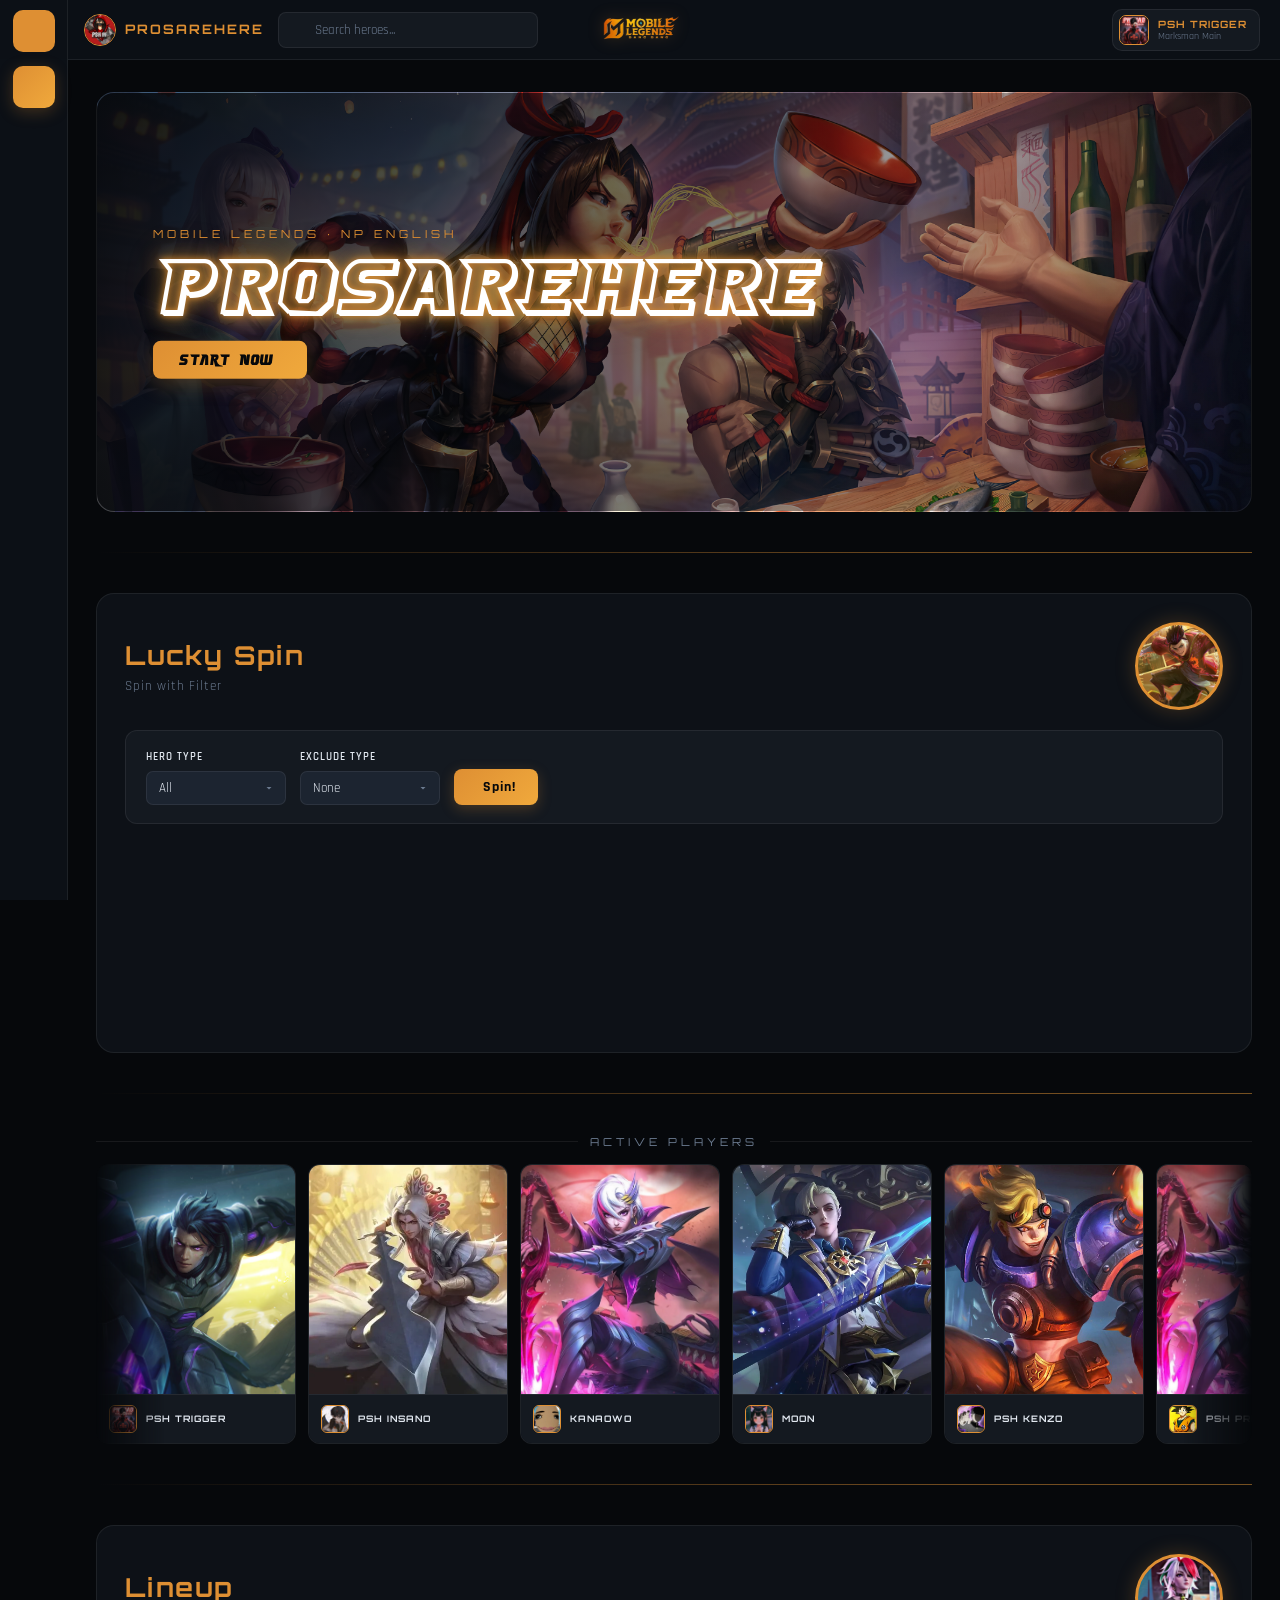
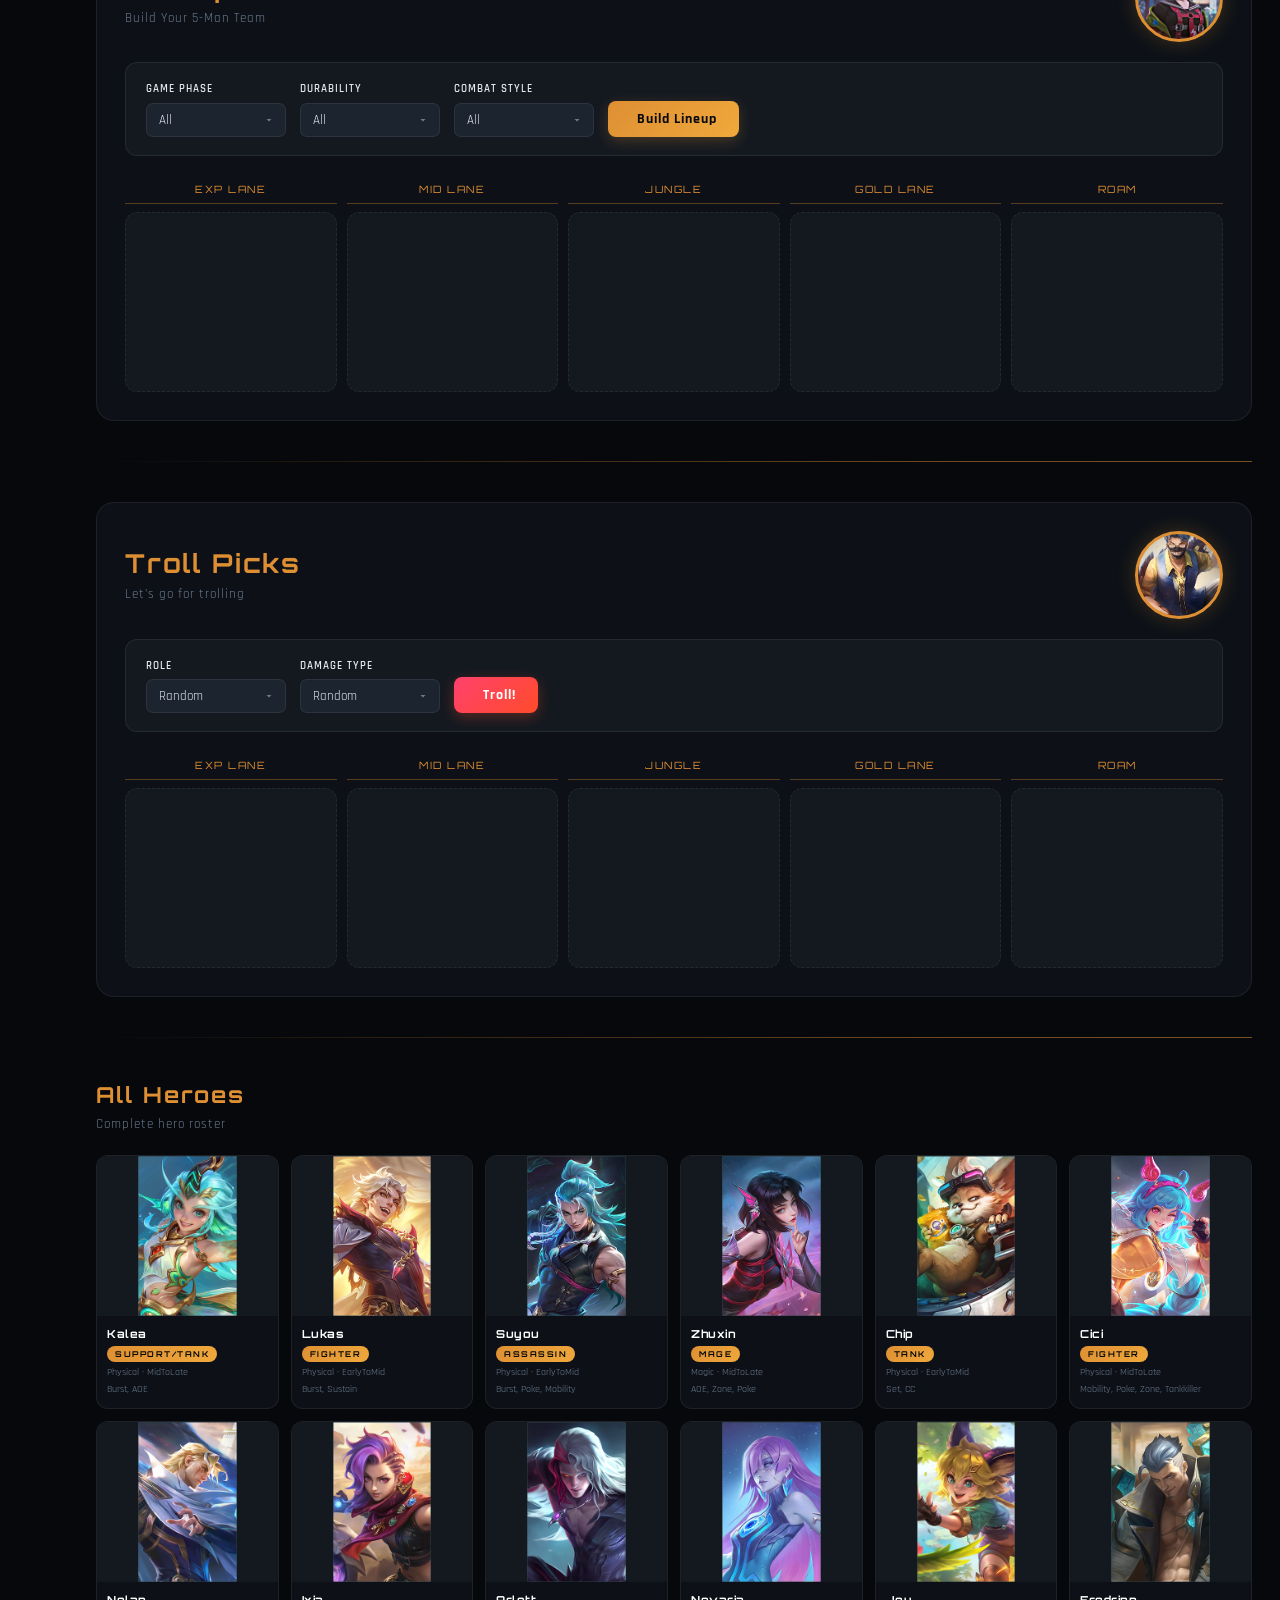
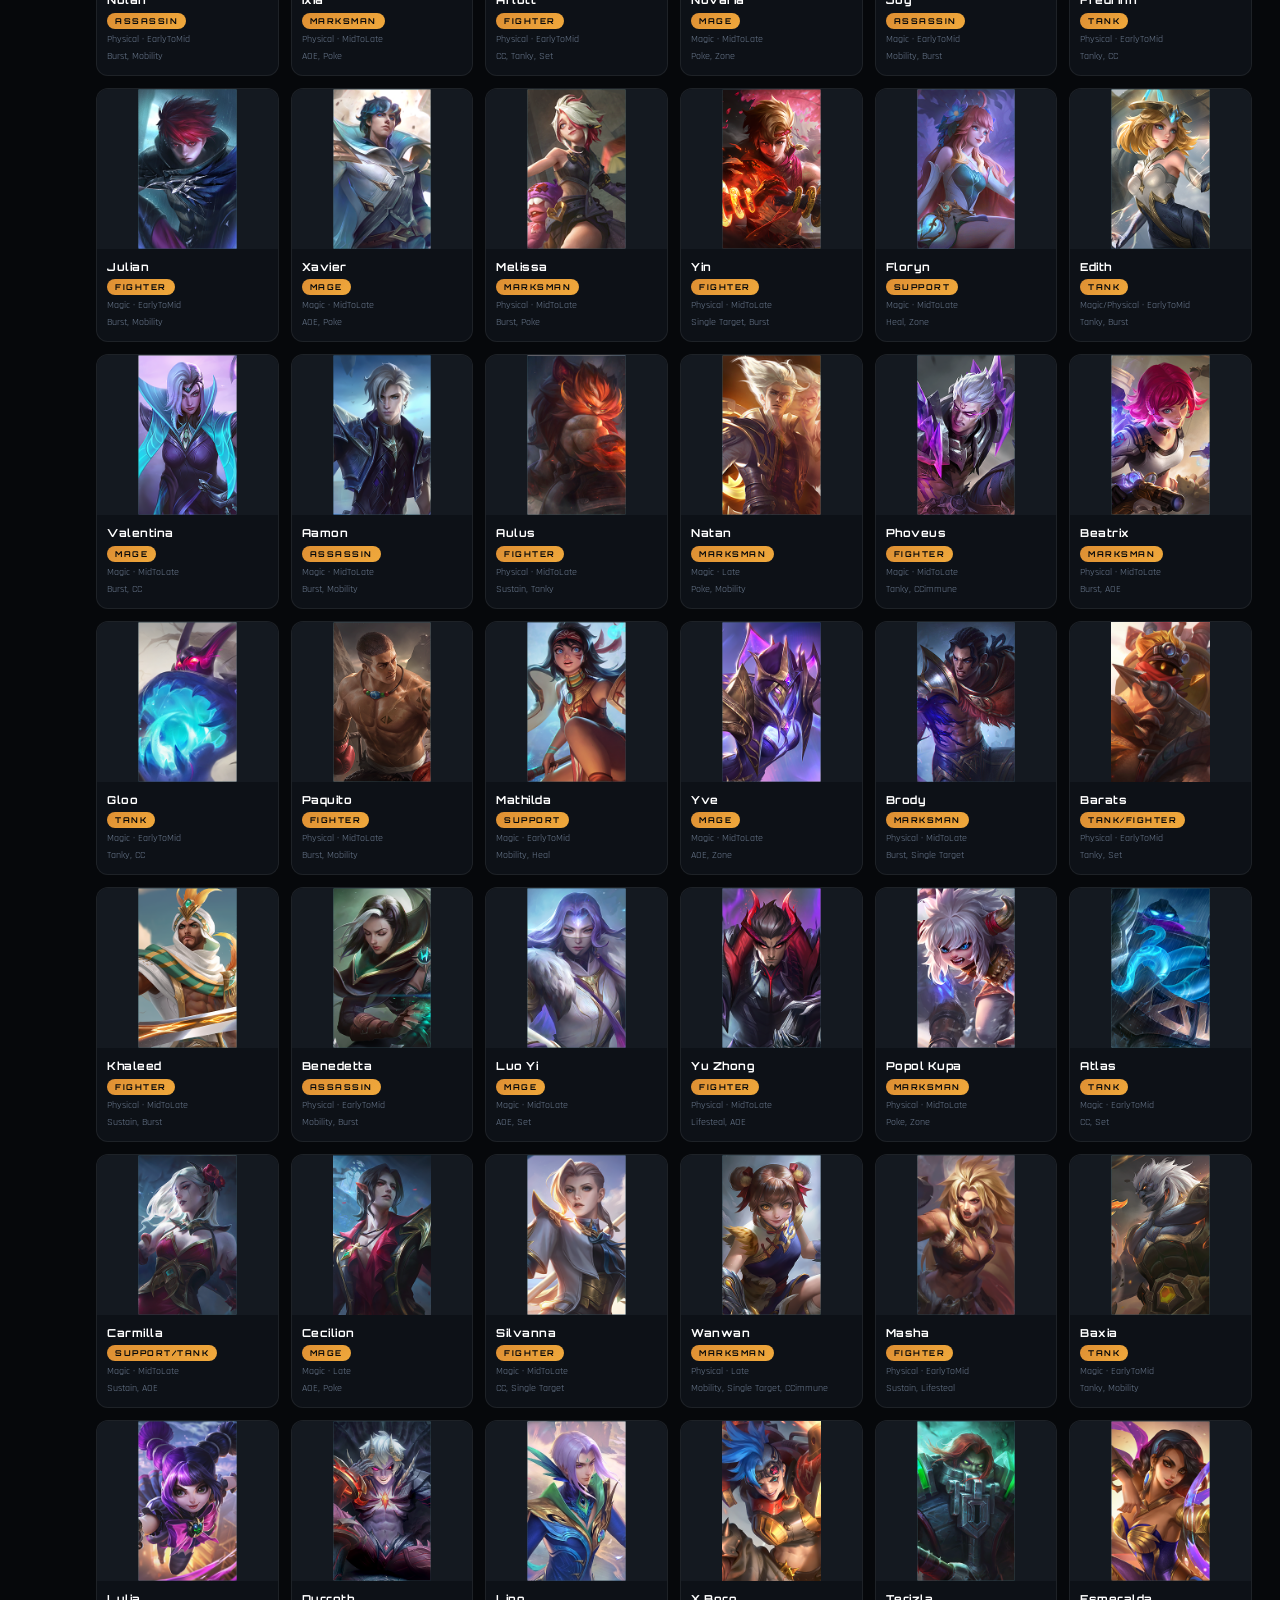
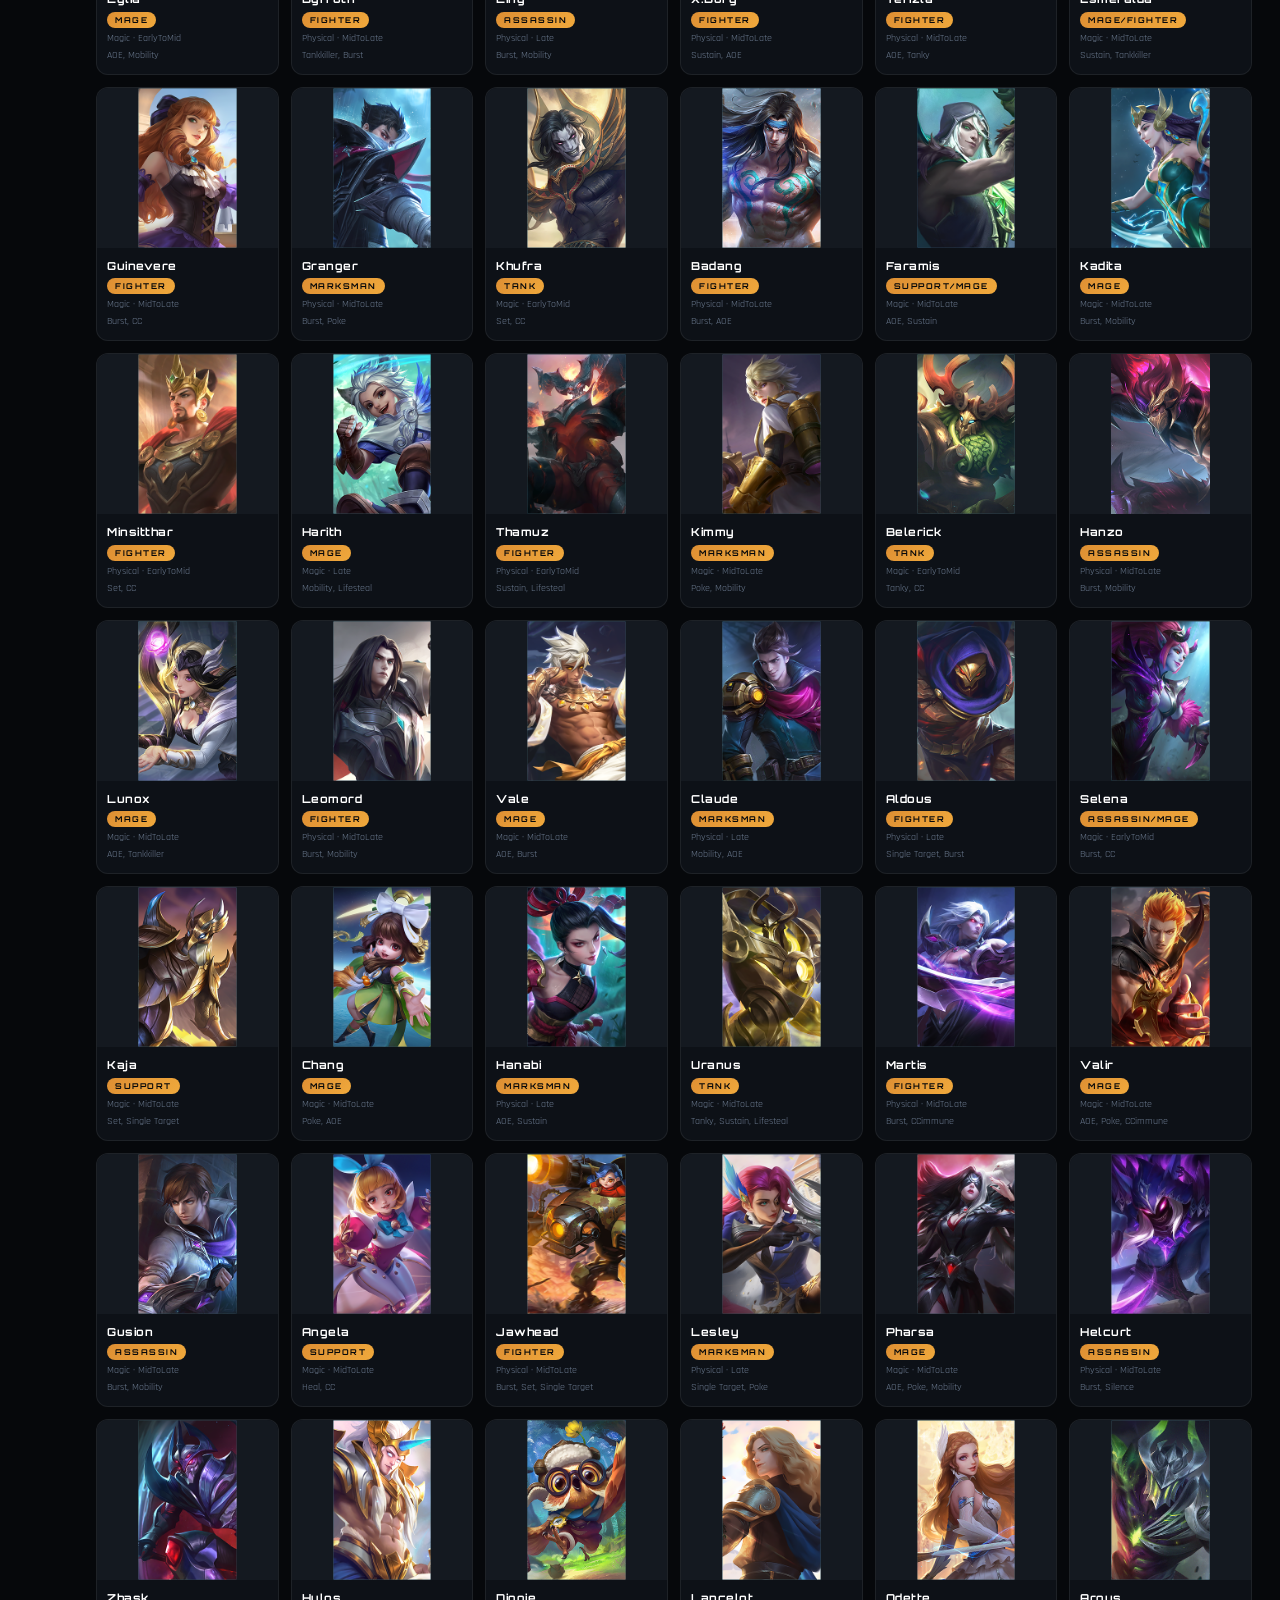
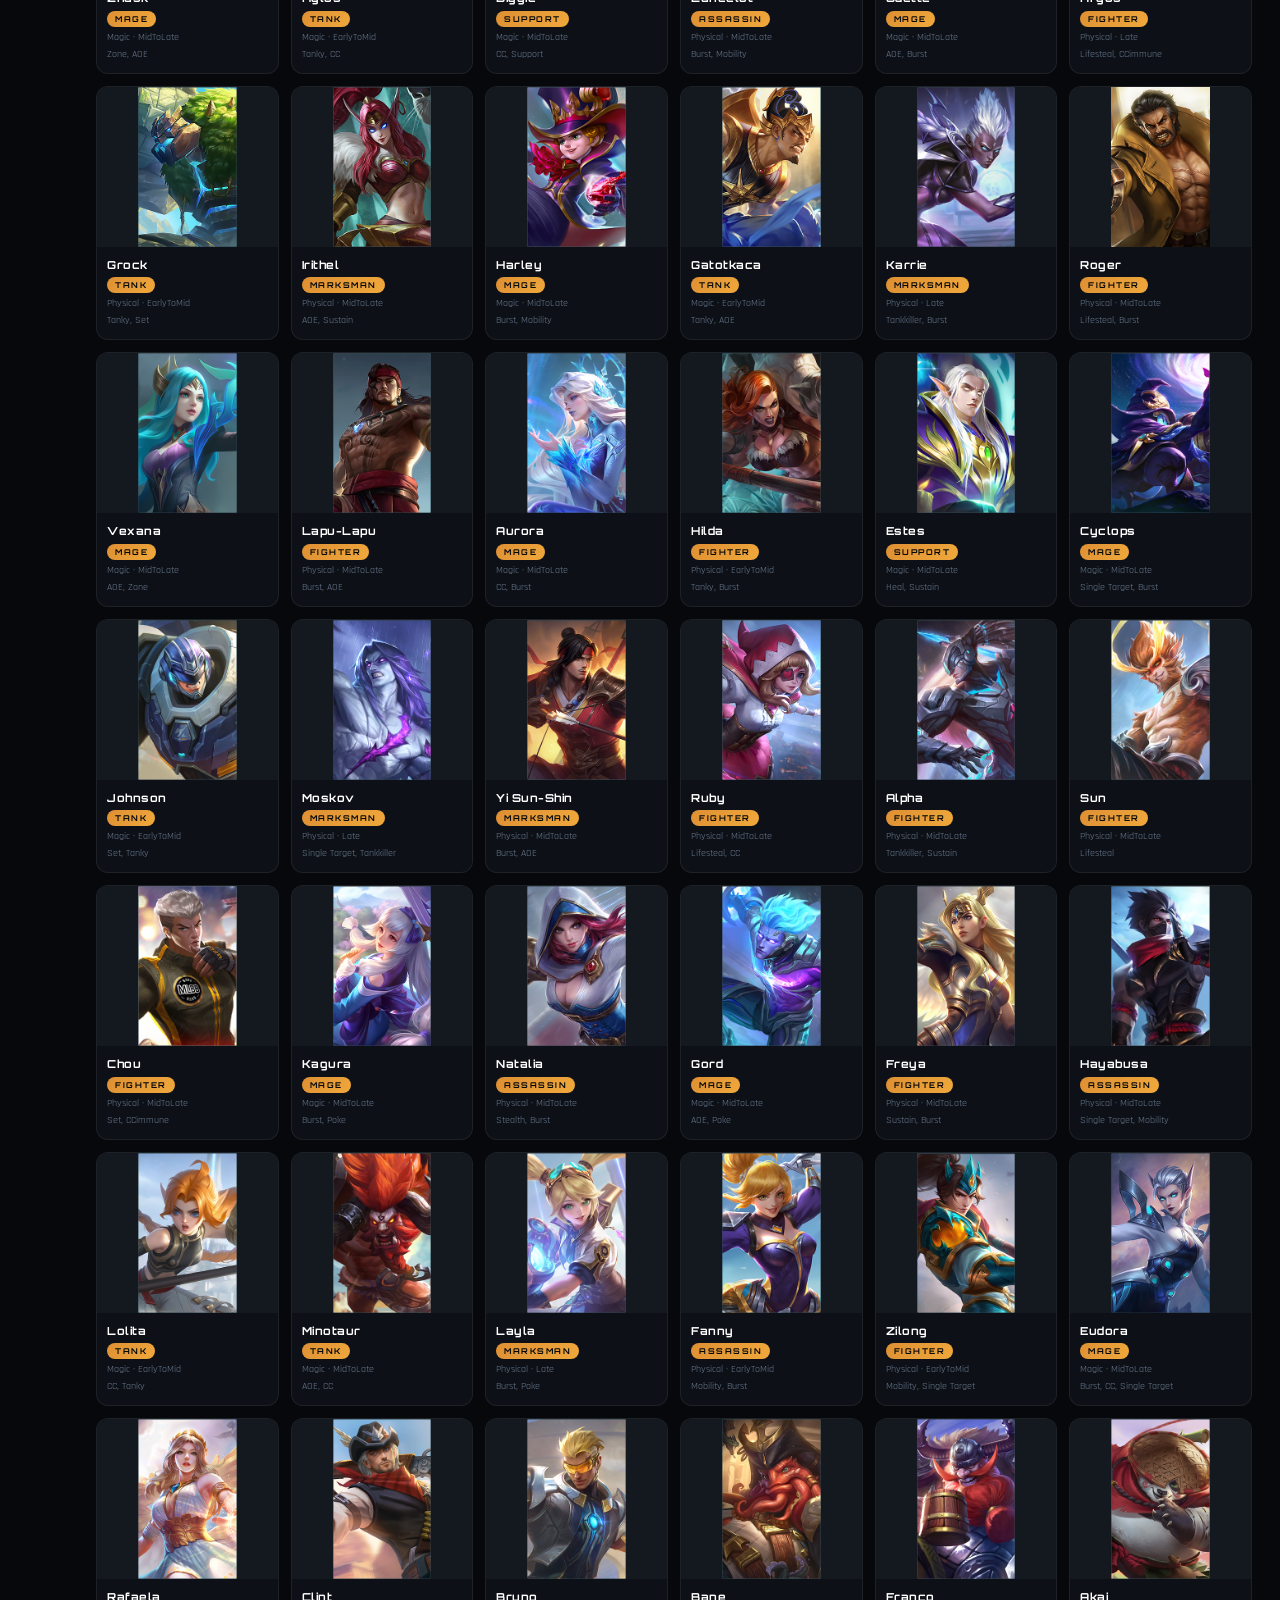
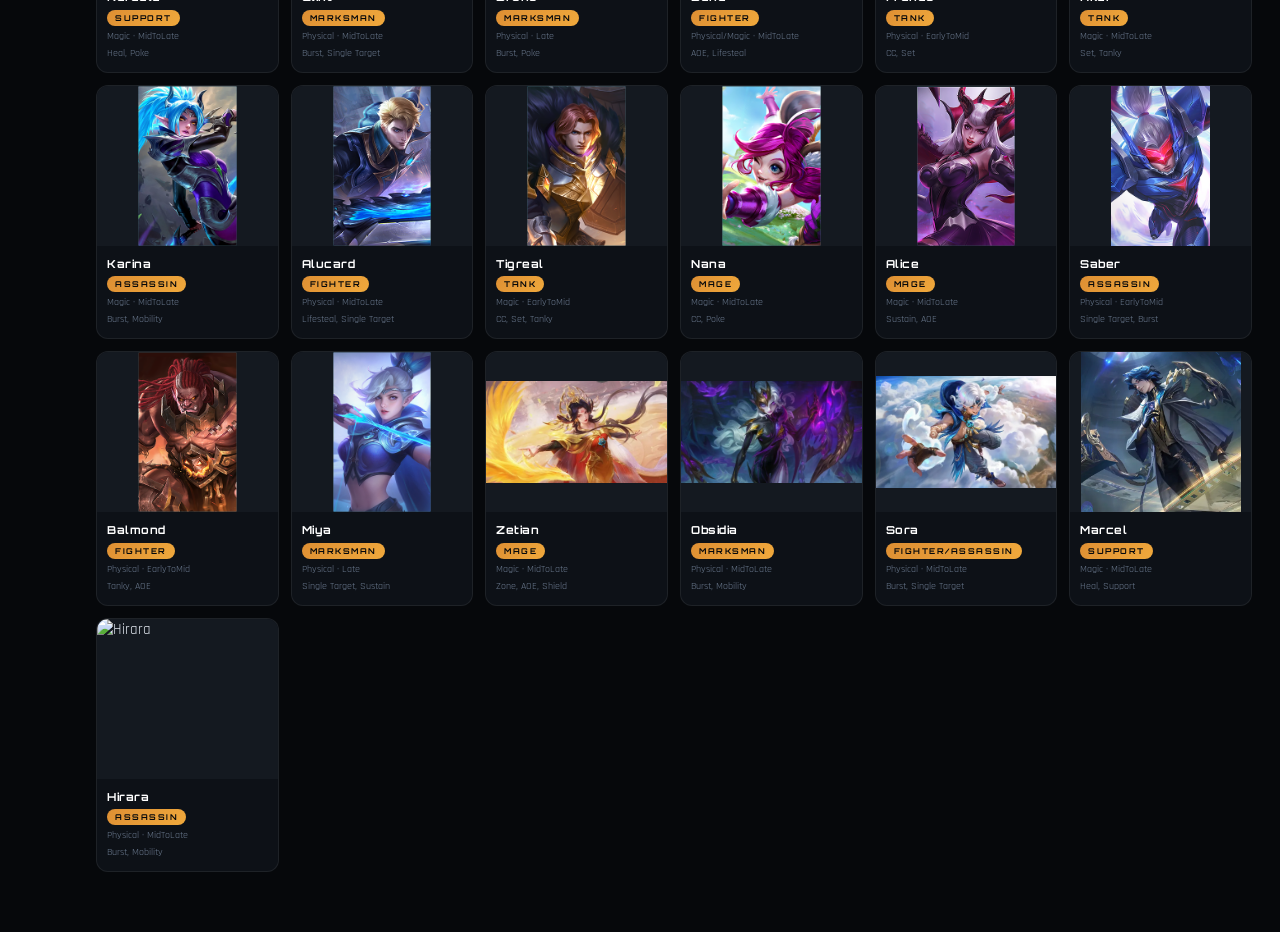
==== commit b1c30f62: "Added new Chracters" ====
--- a/index.html
+++ b/index.html
@@ -310,9 +310,9 @@
     { name:'Barats', type:['Physical'], lane:['expLane','jungleLane'], phase:'EarlyToMid', style:['Tanky','Set'], heroType:['Tank','Fighter'], image:'image/characters/Barats.png' },
     { name:'Khaleed', type:['Physical'], lane:['expLane','roamLane'], phase:'MidToLate', style:['Sustain','Burst'], heroType:'Fighter', image:'image/characters/Khaleed.png' },
     { name:'Benedetta', type:['Physical'], lane:['jungleLane','expLane'], phase:'EarlyToMid', style:['Mobility','Burst'], heroType:'Assassin', image:'image/characters/Benedetta.png' },
-    { name:'Luo Yi', type:['Magic'], lane:['midLane'], phase:'MidToLate', style:['AOE','Set'], heroType:'Mage', image:'image/characters/Luo Yi.png' },
-    { name:'Yu Zhong', type:['Physical'], lane:['expLane'], phase:'MidToLate', style:['Lifesteal','AOE'], heroType:'Fighter', image:'image/characters/Yu Zhong.png' },
-    { name:'Popol Kupa', type:['Physical'], lane:['goldLane'], phase:'MidToLate', style:['Poke','Zone'], heroType:'Marksman', image:'image/characters/Popol and Kupa.png' },
+    { name:'Luo Yi', type:['Magic'], lane:['midLane'], phase:'MidToLate', style:['AOE','Set'], heroType:'Mage', image:'image/characters/Luo yi.png' },
+    { name:'Yu Zhong', type:['Physical'], lane:['expLane'], phase:'MidToLate', style:['Lifesteal','AOE'], heroType:'Fighter', image:'image/characters/Yu zhong.png' },
+    { name:'Popol Kupa', type:['Physical'], lane:['goldLane'], phase:'MidToLate', style:['Poke','Zone'], heroType:'Marksman', image:'image/characters/Popol and kupa.png' },
     { name:'Atlas', type:['Magic'], lane:['roamLane'], phase:'EarlyToMid', style:['CC','Set'], heroType:'Tank', image:'image/characters/Atlas.png' },
     { name:'Carmilla', type:['Magic'], lane:['roamLane'], phase:'MidToLate', style:['Sustain','AOE'], heroType:['Support','Tank'], image:'image/characters/Carmilla.png' },
     { name:'Cecilion', type:['Magic'], lane:['midLane'], phase:'Late', style:['AOE','Poke'], heroType:'Mage', image:'image/characters/Cecilion.png' },
@@ -323,7 +323,7 @@
     { name:'Lylia', type:['Magic'], lane:['midLane'], phase:'EarlyToMid', style:['AOE','Mobility'], heroType:'Mage', image:'image/characters/Lylia.png' },
     { name:'Dyrroth', type:['Physical'], lane:['expLane'], phase:'MidToLate', style:['Tankkiller','Burst'], heroType:'Fighter', image:'image/characters/Dyrroth.png' },
     { name:'Ling', type:['Physical'], lane:['jungleLane'], phase:'Late', style:['Burst','Mobility'], heroType:'Assassin', image:'image/characters/Ling.jpg' },
-    { name:'X.Borg', type:['Physical'], lane:['expLane','jungleLane'], phase:'MidToLate', style:['Sustain','AOE'], heroType:'Fighter', image:'image/characters/XBorg.png' },
+    { name:'X.Borg', type:['Physical'], lane:['expLane','jungleLane'], phase:'MidToLate', style:['Sustain','AOE'], heroType:'Fighter', image:'image/characters/Xborg.png' },
     { name:'Terizla', type:['Physical'], lane:['expLane'], phase:'MidToLate', style:['AOE','Tanky'], heroType:'Fighter', image:'image/characters/Terizla.png' },
     { name:'Esmeralda', type:['Magic'], lane:['expLane'], phase:'MidToLate', style:['Sustain','Tankkiller'], heroType:['Mage','Fighter'], image:'image/characters/Esmeralda.png' },
     { name:'Guinevere', type:['Magic'], lane:['expLane','jungleLane','roamLane'], phase:'MidToLate', style:['Burst','CC'], heroType:'Fighter', image:'image/characters/Guinevere.png' },
@@ -369,14 +369,14 @@
     { name:'Karrie', type:['Physical'], lane:['goldLane'], phase:'Late', style:['Tankkiller','Burst'], heroType:'Marksman', image:'image/characters/Karrie.png' },
     { name:'Roger', type:['Physical'], lane:['jungleLane','expLane'], phase:'MidToLate', style:['Lifesteal','Burst'], heroType:'Fighter', image:'image/characters/Roger.png' },
     { name:'Vexana', type:['Magic'], lane:['midLane'], phase:'MidToLate', style:['AOE','Zone'], heroType:'Mage', image:'image/characters/Vexana.png' },
-    { name:'Lapu-Lapu', type:['Physical'], lane:['expLane'], phase:'MidToLate', style:['Burst','AOE'], heroType:'Fighter', image:'image/characters/Lapu-Lapu.png' },
+    { name:'Lapu-Lapu', type:['Physical'], lane:['expLane'], phase:'MidToLate', style:['Burst','AOE'], heroType:'Fighter', image:'image/characters/Lapu-lapu.png' },
     { name:'Aurora', type:['Magic'], lane:['midLane'], phase:'MidToLate', style:['CC','Burst'], heroType:'Mage', image:'image/characters/Aurora.png' },
     { name:'Hilda', type:['Physical'], lane:['expLane','roamLane'], phase:'EarlyToMid', style:['Tanky','Burst'], heroType:'Fighter', image:'image/characters/Hilda.png' },
     { name:'Estes', type:['Magic'], lane:['roamLane'], phase:'MidToLate', style:['Heal','Sustain'], heroType:'Support', image:'image/characters/Estes.png' },
     { name:'Cyclops', type:['Magic'], lane:['midLane'], phase:'MidToLate', style:['Single Target','Burst'], heroType:'Mage', image:'image/characters/Cyclops.png' },
     { name:'Johnson', type:['Magic'], lane:['roamLane'], phase:'EarlyToMid', style:['Set','Tanky'], heroType:'Tank', image:'image/characters/Johnson.png' },
     { name:'Moskov', type:['Physical'], lane:['goldLane'], phase:'Late', style:['Single Target','Tankkiller'], heroType:'Marksman', image:'image/characters/Moskov.png' },
-    { name:'Yi Sun-Shin', type:['Physical'], lane:['jungleLane'], phase:'MidToLate', style:['Burst','AOE'], heroType:'Marksman', image:'image/characters/Yi Sun-Shin.png' },
+    { name:'Yi Sun-Shin', type:['Physical'], lane:['jungleLane'], phase:'MidToLate', style:['Burst','AOE'], heroType:'Marksman', image:'image/characters/Yi sun-shin.png' },
     { name:'Ruby', type:['Physical'], lane:['expLane','roamLane'], phase:'MidToLate', style:['Lifesteal','CC'], heroType:'Fighter', image:'image/characters/Ruby.png' },
     { name:'Alpha', type:['Physical'], lane:['expLane','jungleLane'], phase:'MidToLate', style:['Tankkiller','Sustain'], heroType:'Fighter', image:'image/characters/Alpha.png' },
     { name:'Sun', type:['Physical'], lane:['expLane'], phase:'MidToLate', style:['Lifesteal'], heroType:'Fighter', image:'image/characters/Sun.png' },
@@ -405,7 +405,12 @@
     { name:'Alice', type:['Magic'], lane:['expLane'], phase:'MidToLate', style:['Sustain','AOE'], heroType:'Mage', image:'image/characters/Alice.png' },
     { name:'Saber', type:['Physical'], lane:['jungleLane'], phase:'EarlyToMid', style:['Single Target','Burst'], heroType:'Assassin', image:'image/characters/Saber.png' },
     { name:'Balmond', type:['Physical'], lane:['expLane','jungleLane'], phase:'EarlyToMid', style:['Tanky','AOE'], heroType:'Fighter', image:'image/characters/Balmond.png' },
-    { name:'Miya', type:['Physical'], lane:['goldLane'], phase:'Late', style:['Single Target','Sustain'], heroType:'Marksman', image:'image/characters/Miya.png' }
+    { name:'Miya', type:['Physical'], lane:['goldLane'], phase:'Late', style:['Single Target','Sustain'], heroType:'Marksman', image:'image/characters/Miya.png' },
+    { name:'Zetian', type:['Magic'], lane:['midLane'], phase:'MidToLate', style:['Zone','AOE','Shield'], heroType:'Mage', image:'image/characters/Zetian.png' },
+{ name:'Obsidia', type:['Physical'], lane:['goldLane'], phase:'MidToLate', style:['Burst','Mobility'], heroType:'Marksman', image:'image/characters/Obsidia.png' },
+{ name:'Sora', type:['Physical'], lane:['jungleLane','expLane'], phase:'MidToLate', style:['Burst','Single Target'], heroType:['Fighter','Assassin'], image:'image/characters/Sora.png' },
+{ name:'Marcel', type:['Magic'], lane:['roamLane'], phase:'MidToLate', style:['Heal','Support'], heroType:'Support', image:'image/characters/Marcel.png' },
+{ name:'Hirara', type:['Physical'], lane:['jungleLane'], phase:'MidToLate', style:['Burst','Mobility'], heroType:'Assassin', image:'image/characters/Hirara.png' }
 ];
 
 // ---- HERO CARD TEMPLATES ----
